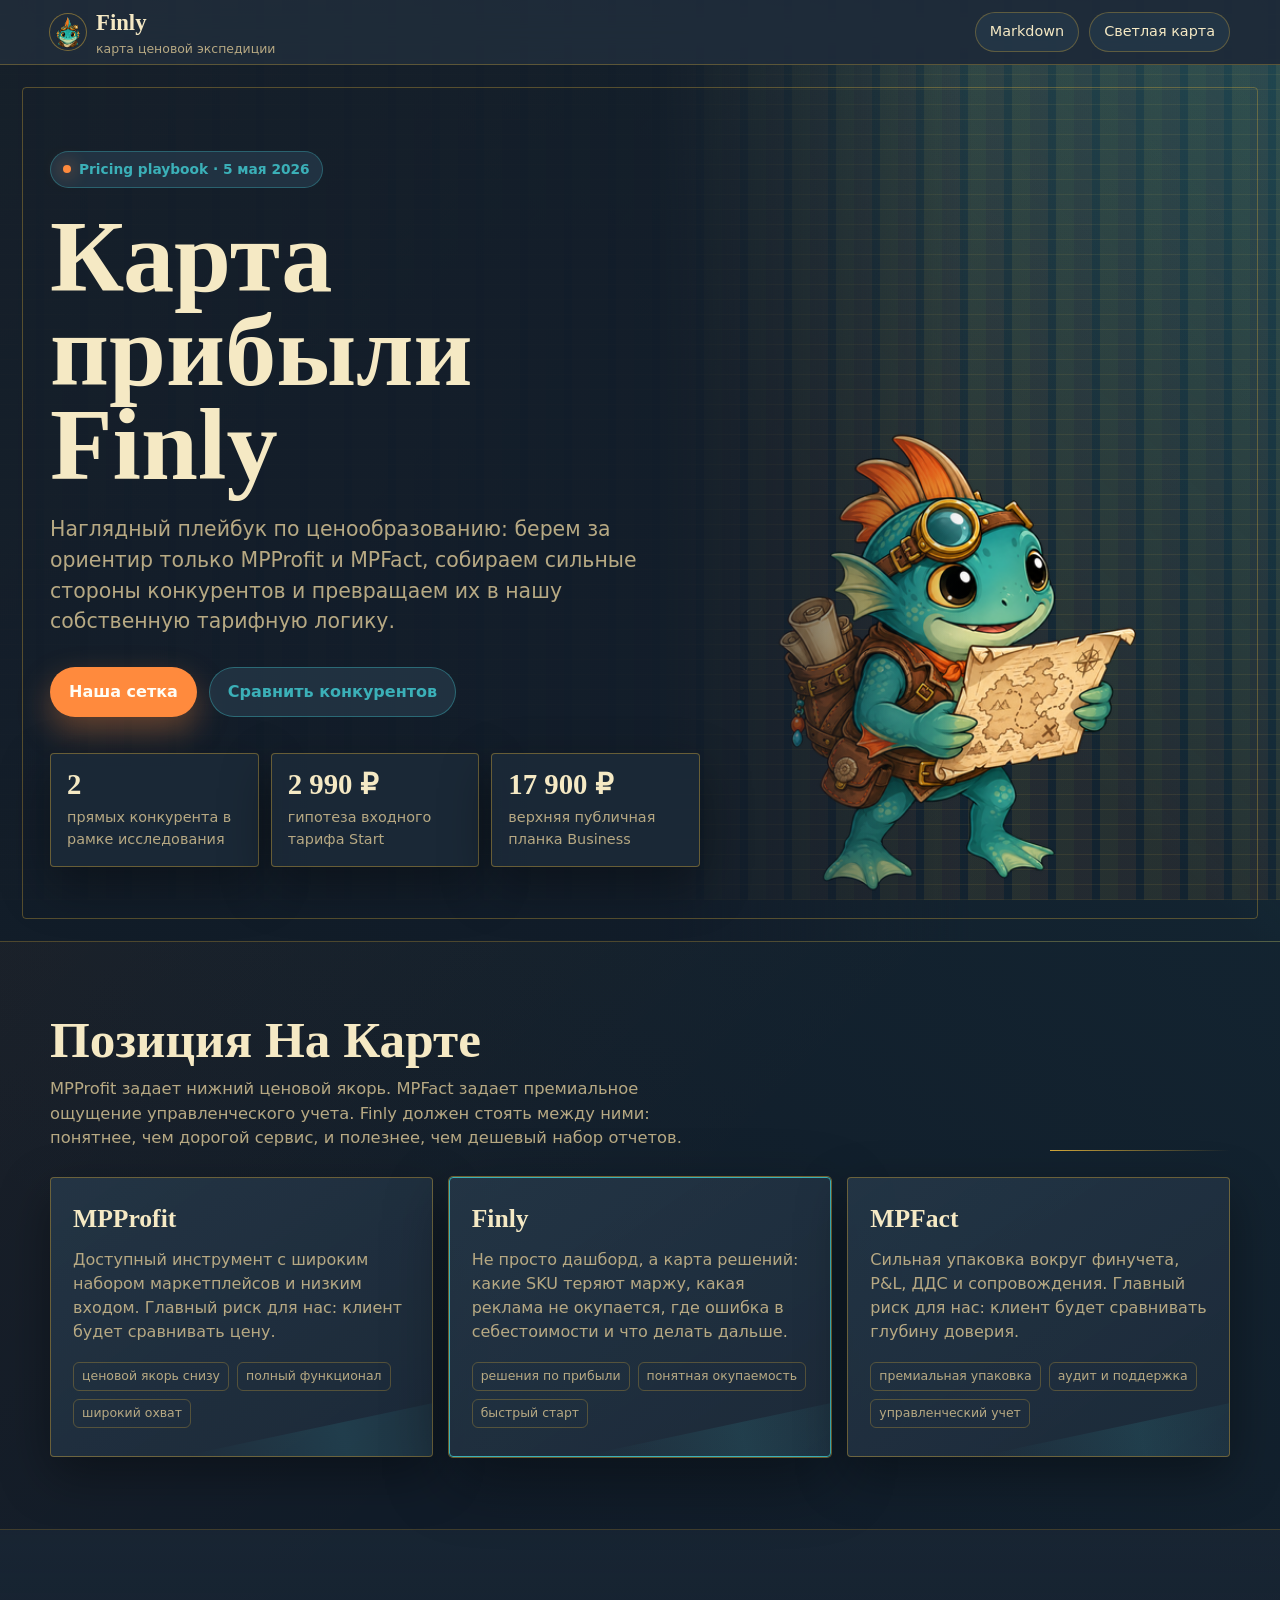
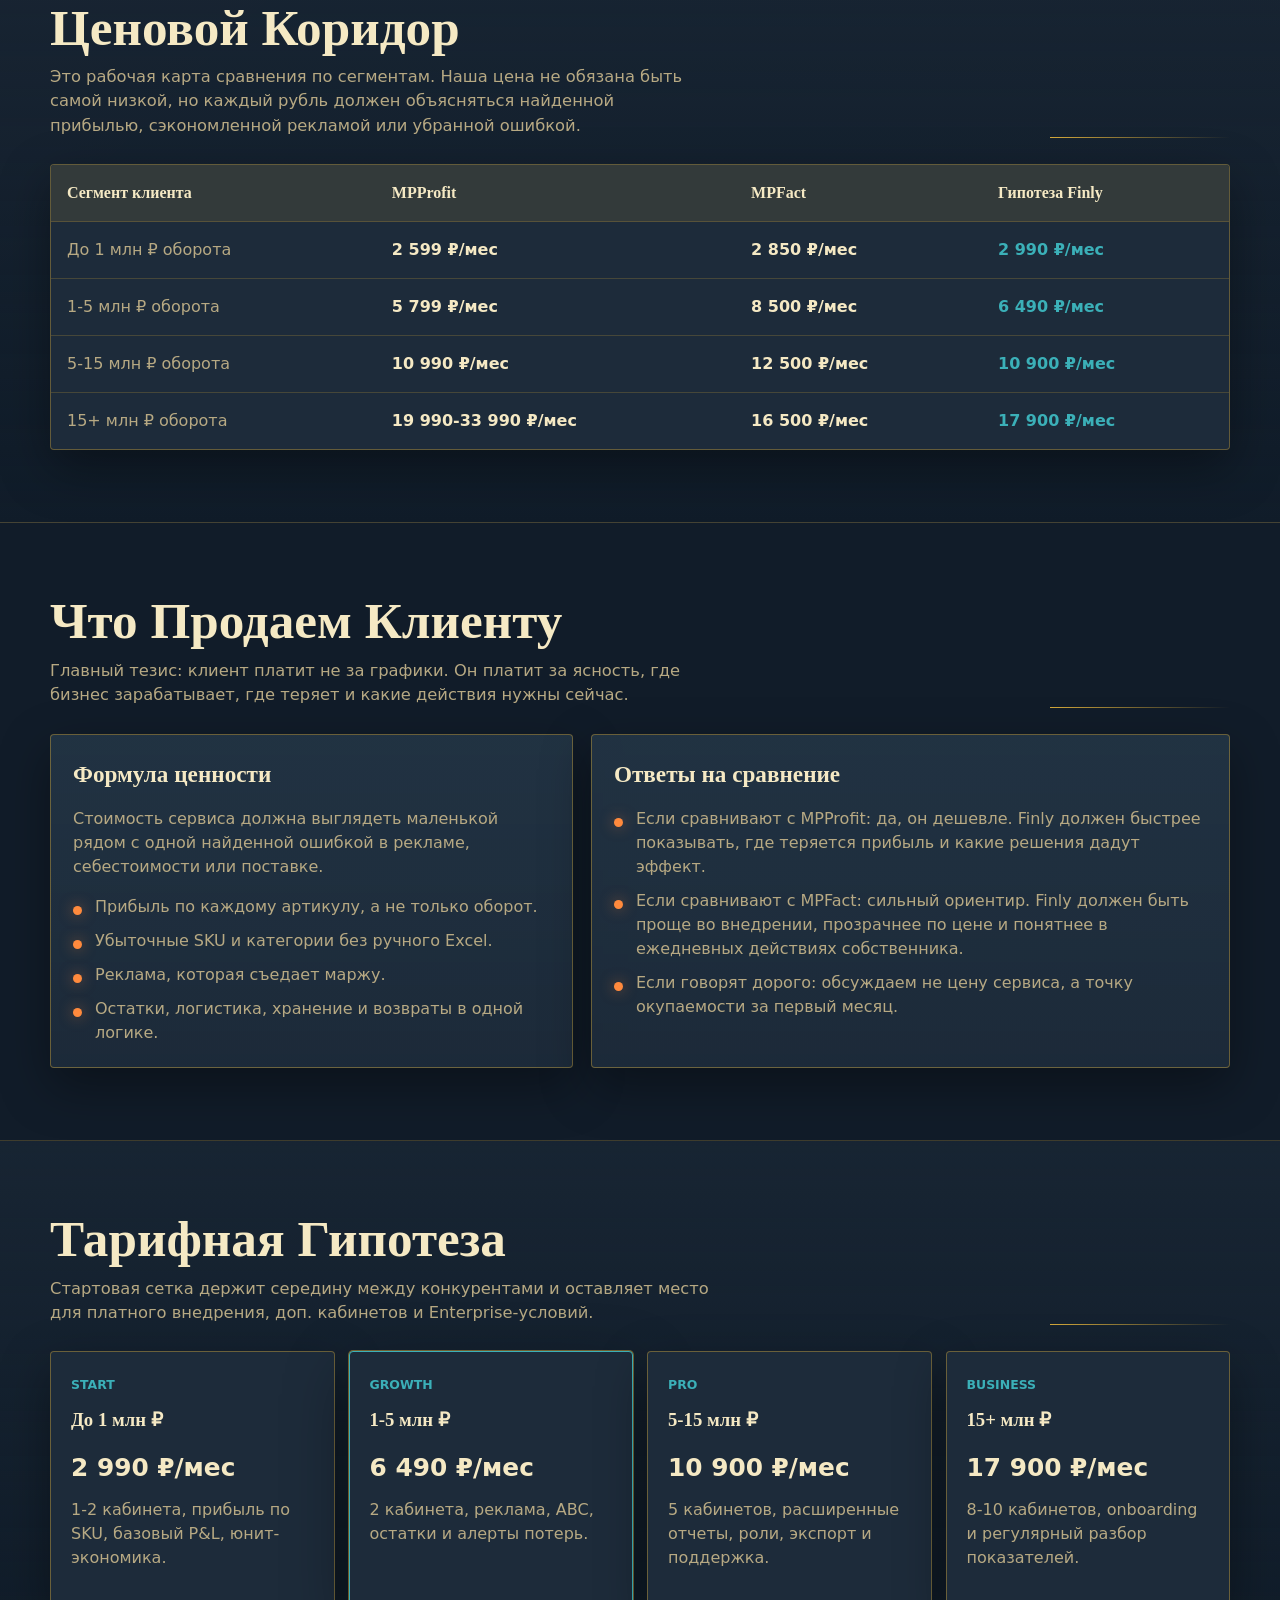
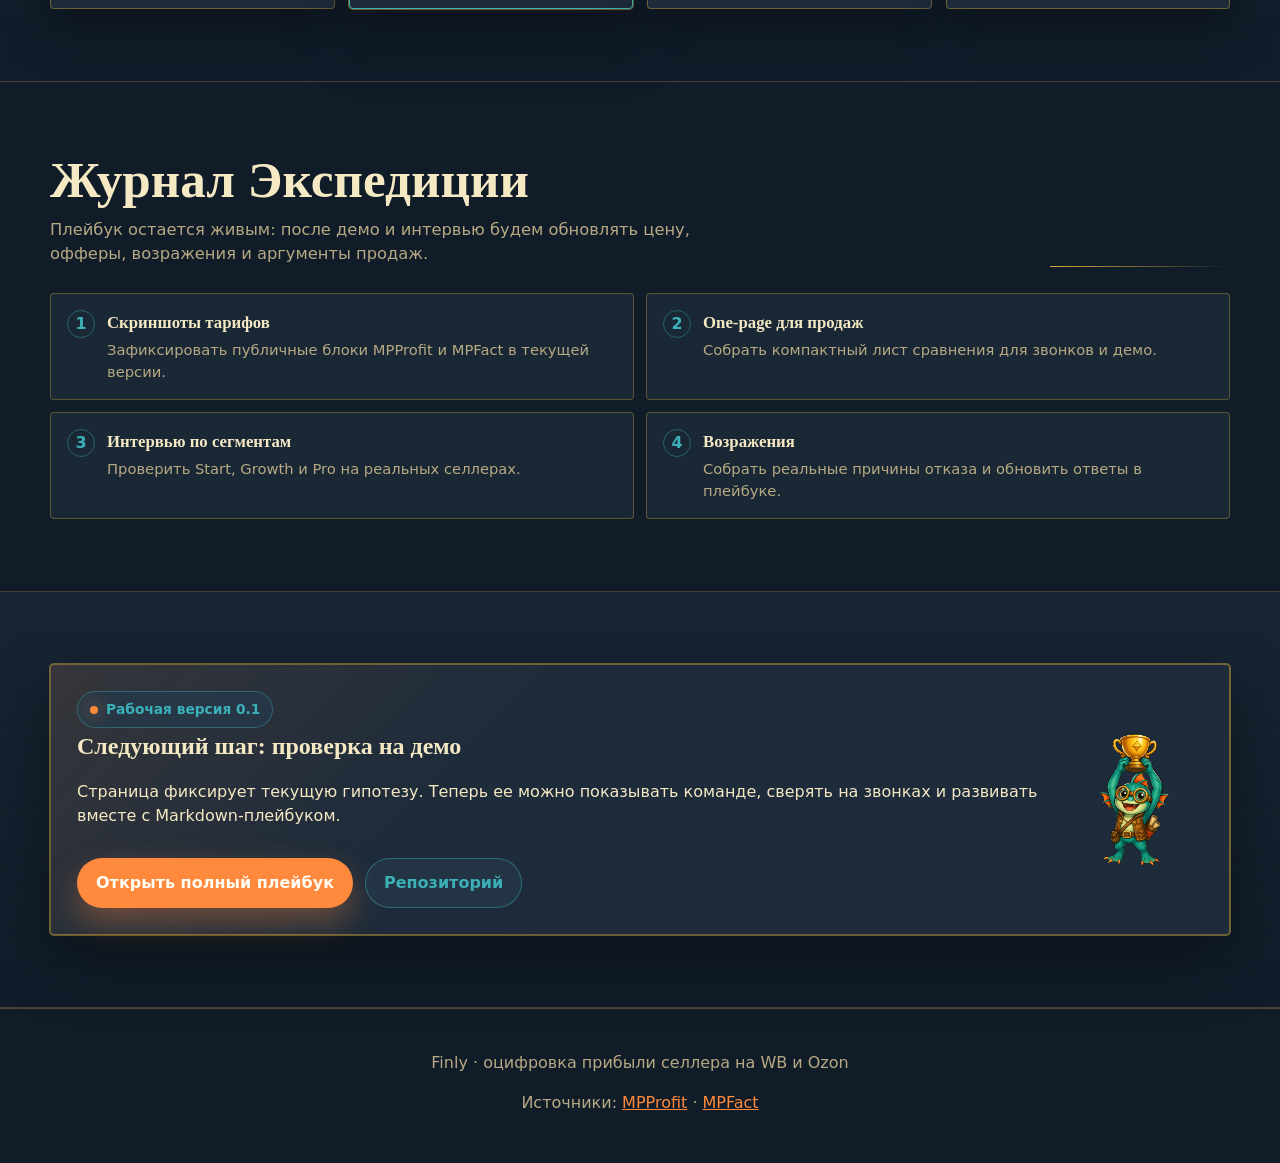
==== index.html @ 76e1fbf5 "Publish Finly pricing playbook" ====
<!doctype html>
<html lang="ru" class="dark tavern">
  <head>
    <meta charset="utf-8" />
    <meta name="viewport" content="width=device-width, initial-scale=1" />
    <meta
      name="description"
      content="Finly Pricing Playbook: конкурентная рамка MPProfit и MPFact, тарифная гипотеза и позиционирование сервиса оцифровки прибыли селлеров."
    />
    <title>Finly Pricing Playbook</title>
    <link rel="icon" href="./assets/mascot/nav-icon.webp" type="image/webp" />
    <link rel="stylesheet" href="./assets/finly-pages.css" />
  </head>
  <body>
    <nav class="site-nav" aria-label="Навигация">
      <div class="page-shell site-nav__inner">
        <a class="brand" href="./">
          <img src="./assets/mascot/nav-icon.webp" alt="" width="36" height="36" />
          <span>
            <span class="brand__name">Finly</span>
            <span class="brand__note">карта ценовой экспедиции</span>
          </span>
        </a>
        <div class="nav-actions">
          <a class="nav-link" href="./marketing-pricing-playbook.md">Markdown</a>
          <button class="theme-button" type="button" id="theme-toggle">
            Ночная таверна
          </button>
        </div>
      </div>
    </nav>

    <header class="hero">
      <div class="page-shell">
        <div class="hero__content">
          <span class="eyebrow">Pricing playbook · 5 мая 2026</span>
          <h1>Карта прибыли Finly</h1>
          <p class="hero__lead">
            Наглядный плейбук по ценообразованию: берем за ориентир только MPProfit и
            MPFact, собираем сильные стороны конкурентов и превращаем их в нашу
            собственную тарифную логику.
          </p>
          <div class="hero__actions">
            <a class="button button--primary" href="#tariffs">Наша сетка</a>
            <a class="button button--secondary" href="#competitors">Сравнить конкурентов</a>
          </div>
          <div class="hero__metrics" aria-label="Ключевые ориентиры">
            <div class="rune-tile">
              <strong>2</strong>
              <span>прямых конкурента в рамке исследования</span>
            </div>
            <div class="rune-tile">
              <strong>2 990 ₽</strong>
              <span>гипотеза входного тарифа Start</span>
            </div>
            <div class="rune-tile">
              <strong>17 900 ₽</strong>
              <span>верхняя публичная планка Business</span>
            </div>
          </div>
        </div>
      </div>
    </header>

    <main>
      <section class="section" id="position">
        <div class="page-shell">
          <div class="section-heading">
            <div>
              <h2>Позиция На Карте</h2>
              <p>
                MPProfit задает нижний ценовой якорь. MPFact задает премиальное
                ощущение управленческого учета. Finly должен стоять между ними:
                понятнее, чем дорогой сервис, и полезнее, чем дешевый набор отчетов.
              </p>
            </div>
            <div class="divider-rune"></div>
          </div>

          <div class="map-grid">
            <article class="market-card">
              <h3>MPProfit</h3>
              <p>
                Доступный инструмент с широким набором маркетплейсов и низким
                входом. Главный риск для нас: клиент будет сравнивать цену.
              </p>
              <div class="tag-row">
                <span class="tag">ценовой якорь снизу</span>
                <span class="tag">полный функционал</span>
                <span class="tag">широкий охват</span>
              </div>
            </article>

            <article class="market-card market-card--focus">
              <h3>Finly</h3>
              <p>
                Не просто дашборд, а карта решений: какие SKU теряют маржу, какая
                реклама не окупается, где ошибка в себестоимости и что делать дальше.
              </p>
              <div class="tag-row">
                <span class="tag">решения по прибыли</span>
                <span class="tag">понятная окупаемость</span>
                <span class="tag">быстрый старт</span>
              </div>
            </article>

            <article class="market-card">
              <h3>MPFact</h3>
              <p>
                Сильная упаковка вокруг финучета, P&amp;L, ДДС и сопровождения.
                Главный риск для нас: клиент будет сравнивать глубину доверия.
              </p>
              <div class="tag-row">
                <span class="tag">премиальная упаковка</span>
                <span class="tag">аудит и поддержка</span>
                <span class="tag">управленческий учет</span>
              </div>
            </article>
          </div>
        </div>
      </section>

      <section class="section section--surface" id="competitors">
        <div class="page-shell">
          <div class="section-heading">
            <div>
              <h2>Ценовой Коридор</h2>
              <p>
                Это рабочая карта сравнения по сегментам. Наша цена не обязана быть
                самой низкой, но каждый рубль должен объясняться найденной прибылью,
                сэкономленной рекламой или убранной ошибкой.
              </p>
            </div>
            <div class="divider-rune"></div>
          </div>

          <div class="price-table">
            <table>
              <thead>
                <tr>
                  <th>Сегмент клиента</th>
                  <th>MPProfit</th>
                  <th>MPFact</th>
                  <th>Гипотеза Finly</th>
                </tr>
              </thead>
              <tbody>
                <tr>
                  <td>До 1 млн ₽ оборота</td>
                  <td><span class="price">2 599 ₽/мес</span></td>
                  <td><span class="price">2 850 ₽/мес</span></td>
                  <td><span class="price price--our">2 990 ₽/мес</span></td>
                </tr>
                <tr>
                  <td>1-5 млн ₽ оборота</td>
                  <td><span class="price">5 799 ₽/мес</span></td>
                  <td><span class="price">8 500 ₽/мес</span></td>
                  <td><span class="price price--our">6 490 ₽/мес</span></td>
                </tr>
                <tr>
                  <td>5-15 млн ₽ оборота</td>
                  <td><span class="price">10 990 ₽/мес</span></td>
                  <td><span class="price">12 500 ₽/мес</span></td>
                  <td><span class="price price--our">10 900 ₽/мес</span></td>
                </tr>
                <tr>
                  <td>15+ млн ₽ оборота</td>
                  <td><span class="price">19 990-33 990 ₽/мес</span></td>
                  <td><span class="price">16 500 ₽/мес</span></td>
                  <td><span class="price price--our">17 900 ₽/мес</span></td>
                </tr>
              </tbody>
            </table>
          </div>
        </div>
      </section>

      <section class="section" id="strategy">
        <div class="page-shell">
          <div class="section-heading">
            <div>
              <h2>Что Продаем Клиенту</h2>
              <p>
                Главный тезис: клиент платит не за графики. Он платит за ясность,
                где бизнес зарабатывает, где теряет и какие действия нужны сейчас.
              </p>
            </div>
            <div class="divider-rune"></div>
          </div>

          <div class="strategy-grid">
            <article class="scroll-panel">
              <h3>Формула ценности</h3>
              <p>
                Стоимость сервиса должна выглядеть маленькой рядом с одной найденной
                ошибкой в рекламе, себестоимости или поставке.
              </p>
              <ul>
                <li>Прибыль по каждому артикулу, а не только оборот.</li>
                <li>Убыточные SKU и категории без ручного Excel.</li>
                <li>Реклама, которая съедает маржу.</li>
                <li>Остатки, логистика, хранение и возвраты в одной логике.</li>
              </ul>
            </article>

            <article class="scroll-panel">
              <h3>Ответы на сравнение</h3>
              <ul>
                <li>
                  Если сравнивают с MPProfit: да, он дешевле. Finly должен быстрее
                  показывать, где теряется прибыль и какие решения дадут эффект.
                </li>
                <li>
                  Если сравнивают с MPFact: сильный ориентир. Finly должен быть
                  проще во внедрении, прозрачнее по цене и понятнее в ежедневных
                  действиях собственника.
                </li>
                <li>
                  Если говорят дорого: обсуждаем не цену сервиса, а точку
                  окупаемости за первый месяц.
                </li>
              </ul>
            </article>
          </div>
        </div>
      </section>

      <section class="section section--surface" id="tariffs">
        <div class="page-shell">
          <div class="section-heading">
            <div>
              <h2>Тарифная Гипотеза</h2>
              <p>
                Стартовая сетка держит середину между конкурентами и оставляет
                место для платного внедрения, доп. кабинетов и Enterprise-условий.
              </p>
            </div>
            <div class="divider-rune"></div>
          </div>

          <div class="tariff-grid">
            <article class="tariff">
              <span class="tariff__label">Start</span>
              <h3>До 1 млн ₽</h3>
              <strong>2 990 ₽/мес</strong>
              <p>1-2 кабинета, прибыль по SKU, базовый P&amp;L, юнит-экономика.</p>
            </article>

            <article class="tariff tariff--main">
              <span class="tariff__label">Growth</span>
              <h3>1-5 млн ₽</h3>
              <strong>6 490 ₽/мес</strong>
              <p>2 кабинета, реклама, ABC, остатки и алерты потерь.</p>
            </article>

            <article class="tariff">
              <span class="tariff__label">Pro</span>
              <h3>5-15 млн ₽</h3>
              <strong>10 900 ₽/мес</strong>
              <p>5 кабинетов, расширенные отчеты, роли, экспорт и поддержка.</p>
            </article>

            <article class="tariff">
              <span class="tariff__label">Business</span>
              <h3>15+ млн ₽</h3>
              <strong>17 900 ₽/мес</strong>
              <p>8-10 кабинетов, onboarding и регулярный разбор показателей.</p>
            </article>
          </div>
        </div>
      </section>

      <section class="section" id="quests">
        <div class="page-shell">
          <div class="section-heading">
            <div>
              <h2>Журнал Экспедиции</h2>
              <p>
                Плейбук остается живым: после демо и интервью будем обновлять цену,
                офферы, возражения и аргументы продаж.
              </p>
            </div>
            <div class="divider-rune"></div>
          </div>

          <div class="quest-list">
            <article class="quest">
              <span class="quest__mark">1</span>
              <div>
                <h3>Скриншоты тарифов</h3>
                <p>Зафиксировать публичные блоки MPProfit и MPFact в текущей версии.</p>
              </div>
            </article>
            <article class="quest">
              <span class="quest__mark">2</span>
              <div>
                <h3>One-page для продаж</h3>
                <p>Собрать компактный лист сравнения для звонков и демо.</p>
              </div>
            </article>
            <article class="quest">
              <span class="quest__mark">3</span>
              <div>
                <h3>Интервью по сегментам</h3>
                <p>Проверить Start, Growth и Pro на реальных селлерах.</p>
              </div>
            </article>
            <article class="quest">
              <span class="quest__mark">4</span>
              <div>
                <h3>Возражения</h3>
                <p>Собрать реальные причины отказа и обновить ответы в плейбуке.</p>
              </div>
            </article>
          </div>
        </div>
      </section>

      <section class="section section--surface">
        <div class="page-shell">
          <div class="closing">
            <div>
              <span class="eyebrow">Рабочая версия 0.1</span>
              <h2>Следующий шаг: проверка на демо</h2>
              <p>
                Страница фиксирует текущую гипотезу. Теперь ее можно показывать
                команде, сверять на звонках и развивать вместе с Markdown-плейбуком.
              </p>
              <div class="hero__actions">
                <a class="button button--primary" href="./marketing-pricing-playbook.md">
                  Открыть полный плейбук
                </a>
                <a class="button button--secondary" href="https://github.com/Pihenella/MFA">
                  Репозиторий
                </a>
              </div>
            </div>
            <img src="./assets/mascot/achievement.webp" alt="" width="136" height="136" />
          </div>
        </div>
      </section>
    </main>

    <footer class="site-footer">
      <div class="page-shell">
        <p>Finly · оцифровка прибыли селлера на WB и Ozon</p>
        <p>
          Источники:
          <a href="https://mpprofit.ru/">MPProfit</a>
          ·
          <a href="https://mpfact.ru/tarif">MPFact</a>
        </p>
      </div>
    </footer>

    <script>
      const root = document.documentElement;
      const button = document.getElementById("theme-toggle");
      const savedMode = localStorage.getItem("finly_pages_mode");

      if (savedMode === "light") {
        root.classList.remove("dark", "tavern");
        root.classList.add("light");
        button.textContent = "Включить таверну";
      } else {
        root.classList.remove("light");
        root.classList.add("dark", "tavern");
        button.textContent = "Светлая карта";
      }

      button.addEventListener("click", () => {
        const isDark = root.classList.toggle("dark");
        root.classList.toggle("light", !isDark);
        root.classList.toggle("tavern", isDark);
        localStorage.setItem("finly_pages_mode", isDark ? "dark" : "light");
        button.textContent = isDark ? "Светлая карта" : "Включить таверну";
      });
    </script>
  </body>
</html>
---- assets/finly-pages.css ----
:root {
  --tavern-bg: #f4ead2;
  --tavern-surface: #fff8e8;
  --tavern-elevated: #fffdf5;
  --orange-flame: #f97316;
  --murloc-teal: #2c8a92;
  --gold-frame: #b8881e;
  --scroll-ink: #1a1208;
  --scroll-faded: #6a5a3c;
  --rune-success: #2e8b57;
  --rune-danger: #c0392b;
  --tide-glow: rgba(44, 138, 146, 0.25);
  --shadow-card: 0 18px 50px rgba(78, 51, 18, 0.16);
  --shadow-treasure: 0 0 0 1px rgba(184, 136, 30, 0.48), 0 22px 64px rgba(184, 136, 30, 0.2);
  --radius-frame: 4px;
}

@media (prefers-color-scheme: dark) {
  :root {
    --tavern-bg: #111c29;
    --tavern-surface: #1d2b3a;
    --tavern-elevated: #26394a;
    --orange-flame: #ff8a3d;
    --murloc-teal: #3bb0b8;
    --gold-frame: #d4a93a;
    --scroll-ink: #f5e9c4;
    --scroll-faded: #b7a983;
    --rune-success: #4cc080;
    --rune-danger: #e85a4a;
    --tide-glow: rgba(44, 138, 146, 0.4);
    --shadow-card: 0 18px 50px rgba(0, 0, 0, 0.36);
    --shadow-treasure: 0 0 0 1px rgba(212, 169, 58, 0.48), 0 22px 64px rgba(0, 0, 0, 0.38);
  }
}

html.dark {
  --tavern-bg: #111c29;
  --tavern-surface: #1d2b3a;
  --tavern-elevated: #26394a;
  --orange-flame: #ff8a3d;
  --murloc-teal: #3bb0b8;
  --gold-frame: #d4a93a;
  --scroll-ink: #f5e9c4;
  --scroll-faded: #b7a983;
  --rune-success: #4cc080;
  --rune-danger: #e85a4a;
  --tide-glow: rgba(44, 138, 146, 0.4);
  --shadow-card: 0 18px 50px rgba(0, 0, 0, 0.36);
  --shadow-treasure: 0 0 0 1px rgba(212, 169, 58, 0.48), 0 22px 64px rgba(0, 0, 0, 0.38);
}

html.light {
  --tavern-bg: #f4ead2;
  --tavern-surface: #fff8e8;
  --tavern-elevated: #fffdf5;
  --orange-flame: #f97316;
  --murloc-teal: #2c8a92;
  --gold-frame: #b8881e;
  --scroll-ink: #1a1208;
  --scroll-faded: #6a5a3c;
  --rune-success: #2e8b57;
  --rune-danger: #c0392b;
  --tide-glow: rgba(44, 138, 146, 0.25);
  --shadow-card: 0 18px 50px rgba(78, 51, 18, 0.16);
  --shadow-treasure: 0 0 0 1px rgba(184, 136, 30, 0.48), 0 22px 64px rgba(184, 136, 30, 0.2);
}

* {
  box-sizing: border-box;
}

html {
  min-width: 320px;
  min-height: 100%;
  scroll-behavior: smooth;
  color: var(--scroll-ink);
  background:
    linear-gradient(135deg, rgba(249, 115, 22, 0.08), transparent 34%),
    linear-gradient(215deg, rgba(44, 138, 146, 0.12), transparent 40%),
    var(--tavern-bg);
}

html.tavern body {
  background-image:
    repeating-linear-gradient(
      90deg,
      color-mix(in srgb, var(--gold-frame) 10%, transparent) 0 18px,
      color-mix(in srgb, var(--orange-flame) 7%, transparent) 18px 36px,
      transparent 36px 44px
    ),
    repeating-linear-gradient(
      0deg,
      color-mix(in srgb, var(--gold-frame) 10%, transparent) 0 1px,
      transparent 1px 15px
    );
  background-attachment: fixed;
}

body {
  margin: 0;
  min-height: 100vh;
  font-family: Inter, ui-sans-serif, system-ui, -apple-system, BlinkMacSystemFont, "Segoe UI", sans-serif;
  line-height: 1.5;
  color: var(--scroll-ink);
  background:
    radial-gradient(circle at 20% 0%, color-mix(in srgb, var(--gold-frame) 18%, transparent), transparent 34%),
    linear-gradient(180deg, transparent, color-mix(in srgb, var(--tavern-bg) 88%, black 12%));
}

a {
  color: inherit;
}

img {
  max-width: 100%;
  display: block;
}

.page-shell {
  width: min(1180px, calc(100% - 32px));
  margin: 0 auto;
}

.site-nav {
  position: sticky;
  top: 0;
  z-index: 20;
  border-bottom: 1px solid color-mix(in srgb, var(--gold-frame) 34%, transparent);
  background: color-mix(in srgb, var(--tavern-surface) 90%, transparent);
  backdrop-filter: blur(18px);
}

.site-nav__inner {
  display: flex;
  min-height: 64px;
  align-items: center;
  justify-content: space-between;
  gap: 16px;
}

.brand {
  display: inline-flex;
  align-items: center;
  gap: 10px;
  text-decoration: none;
  min-width: 0;
}

.brand img {
  width: 36px;
  height: 36px;
  border-radius: 50%;
  box-shadow: 0 0 0 1px color-mix(in srgb, var(--gold-frame) 50%, transparent);
}

.brand__name {
  display: block;
  font-family: Georgia, "Times New Roman", serif;
  font-size: 1.42rem;
  font-weight: 700;
  letter-spacing: 0;
}

.brand__note {
  display: block;
  color: var(--scroll-faded);
  font-size: 0.78rem;
  white-space: nowrap;
}

.nav-actions {
  display: flex;
  align-items: center;
  gap: 10px;
}

.nav-link,
.theme-button {
  min-height: 40px;
  border-radius: 999px;
  border: 1px solid color-mix(in srgb, var(--gold-frame) 34%, transparent);
  background: color-mix(in srgb, var(--tavern-elevated) 78%, transparent);
  color: var(--scroll-ink);
  padding: 8px 14px;
  font: inherit;
  font-size: 0.9rem;
  text-decoration: none;
  cursor: pointer;
  transition: transform 180ms ease, border-color 180ms ease, box-shadow 180ms ease;
}

.nav-link:hover,
.theme-button:hover {
  transform: translateY(-1px);
  border-color: var(--murloc-teal);
  box-shadow: 0 10px 24px var(--tide-glow);
}

.hero {
  position: relative;
  overflow: hidden;
  min-height: 620px;
  border-bottom: 1px solid color-mix(in srgb, var(--gold-frame) 30%, transparent);
  background:
    linear-gradient(90deg, color-mix(in srgb, var(--tavern-bg) 92%, transparent) 0 52%, transparent 76%),
    url("./mascot/hero.webp") right 9% bottom 0 / min(48vw, 540px) auto no-repeat,
    linear-gradient(135deg, color-mix(in srgb, var(--gold-frame) 18%, transparent), transparent 38%),
    linear-gradient(225deg, color-mix(in srgb, var(--murloc-teal) 20%, transparent), transparent 42%);
}

.hero::before {
  content: "";
  position: absolute;
  inset: 22px;
  pointer-events: none;
  border: 1px solid color-mix(in srgb, var(--gold-frame) 35%, transparent);
  border-radius: var(--radius-frame);
}

.hero__content {
  position: relative;
  z-index: 1;
  width: min(690px, 100%);
  padding: 86px 0 74px;
}

.eyebrow {
  display: inline-flex;
  align-items: center;
  gap: 8px;
  border-radius: 999px;
  border: 1px solid color-mix(in srgb, var(--murloc-teal) 38%, transparent);
  background: color-mix(in srgb, var(--tavern-elevated) 76%, transparent);
  color: var(--murloc-teal);
  padding: 7px 12px;
  font-size: 0.86rem;
  font-weight: 700;
}

.eyebrow::before {
  content: "";
  width: 8px;
  height: 8px;
  border-radius: 50%;
  background: var(--orange-flame);
  box-shadow: 0 0 18px var(--orange-flame);
}

h1,
h2,
h3 {
  margin: 0;
  font-family: Georgia, "Times New Roman", serif;
  letter-spacing: 0;
  color: var(--scroll-ink);
}

h1 {
  max-width: 13ch;
  margin-top: 22px;
  font-size: clamp(3rem, 8vw, 6.4rem);
  line-height: 0.92;
}

.hero__lead {
  max-width: 620px;
  margin: 22px 0 0;
  color: var(--scroll-faded);
  font-size: clamp(1.05rem, 2vw, 1.28rem);
}

.hero__actions {
  display: flex;
  flex-wrap: wrap;
  gap: 12px;
  margin-top: 30px;
}

.button {
  display: inline-flex;
  min-height: 46px;
  align-items: center;
  justify-content: center;
  border-radius: 999px;
  border: 1px solid transparent;
  padding: 12px 18px;
  font-weight: 700;
  text-decoration: none;
  transition: transform 180ms ease, box-shadow 180ms ease, opacity 180ms ease;
}

.button:hover {
  transform: translateY(-1px);
}

.button--primary {
  background: var(--orange-flame);
  color: #fffdf5;
  box-shadow: 0 14px 32px color-mix(in srgb, var(--orange-flame) 35%, transparent);
}

.button--secondary {
  border-color: color-mix(in srgb, var(--murloc-teal) 45%, transparent);
  color: var(--murloc-teal);
  background: color-mix(in srgb, var(--tavern-elevated) 72%, transparent);
}

.hero__metrics {
  display: grid;
  grid-template-columns: repeat(3, minmax(0, 1fr));
  gap: 12px;
  max-width: 650px;
  margin-top: 36px;
}

.rune-tile {
  min-height: 112px;
  border: 1px solid color-mix(in srgb, var(--gold-frame) 42%, transparent);
  border-radius: var(--radius-frame);
  background: color-mix(in srgb, var(--tavern-surface) 82%, transparent);
  box-shadow: var(--shadow-card);
  padding: 16px;
}

.rune-tile strong {
  display: block;
  color: var(--scroll-ink);
  font-family: Georgia, "Times New Roman", serif;
  font-size: 1.8rem;
  line-height: 1;
}

.rune-tile span {
  display: block;
  margin-top: 8px;
  color: var(--scroll-faded);
  font-size: 0.9rem;
}

.section {
  padding: 72px 0;
}

.section--surface {
  background:
    linear-gradient(180deg, color-mix(in srgb, var(--tavern-surface) 56%, transparent), transparent),
    color-mix(in srgb, var(--tavern-bg) 86%, transparent);
  border-top: 1px solid color-mix(in srgb, var(--gold-frame) 24%, transparent);
  border-bottom: 1px solid color-mix(in srgb, var(--gold-frame) 24%, transparent);
}

.section-heading {
  display: grid;
  grid-template-columns: minmax(0, 1fr) auto;
  gap: 20px;
  align-items: end;
  margin-bottom: 26px;
}

.section-heading h2 {
  font-size: clamp(2rem, 4vw, 3.4rem);
  line-height: 1;
}

.section-heading p {
  max-width: 660px;
  margin: 12px 0 0;
  color: var(--scroll-faded);
  font-size: 1.02rem;
}

.divider-rune {
  height: 1px;
  min-width: 180px;
  background: linear-gradient(90deg, var(--gold-frame), transparent);
}

.map-grid {
  display: grid;
  grid-template-columns: repeat(3, minmax(0, 1fr));
  gap: 16px;
  align-items: stretch;
}

.market-card {
  position: relative;
  overflow: hidden;
  min-height: 280px;
  border: 1px solid color-mix(in srgb, var(--gold-frame) 42%, transparent);
  border-radius: var(--radius-frame);
  background:
    linear-gradient(145deg, color-mix(in srgb, var(--tavern-elevated) 82%, transparent), color-mix(in srgb, var(--tavern-surface) 92%, transparent));
  box-shadow: var(--shadow-card);
  padding: 22px;
}

.market-card::after {
  content: "";
  position: absolute;
  inset: auto -20% -38% 40%;
  height: 140px;
  rotate: -12deg;
  background: linear-gradient(90deg, transparent, color-mix(in srgb, var(--murloc-teal) 14%, transparent), transparent);
}

.market-card--focus {
  border-color: var(--murloc-teal);
  box-shadow: var(--shadow-treasure);
}

.market-card h3 {
  font-size: 1.6rem;
}

.market-card p {
  margin: 10px 0 0;
  color: var(--scroll-faded);
}

.tag-row {
  display: flex;
  flex-wrap: wrap;
  gap: 8px;
  margin-top: 18px;
}

.tag {
  display: inline-flex;
  border-radius: 6px;
  border: 1px solid color-mix(in srgb, var(--gold-frame) 30%, transparent);
  padding: 4px 8px;
  color: var(--scroll-faded);
  font-size: 0.78rem;
}

.price-table {
  width: 100%;
  overflow: hidden;
  border: 1px solid color-mix(in srgb, var(--gold-frame) 38%, transparent);
  border-radius: var(--radius-frame);
  background: var(--tavern-surface);
  box-shadow: var(--shadow-card);
}

table {
  width: 100%;
  border-collapse: collapse;
}

th,
td {
  padding: 16px;
  text-align: left;
  border-bottom: 1px solid color-mix(in srgb, var(--gold-frame) 22%, transparent);
  vertical-align: top;
}

th {
  color: var(--scroll-ink);
  font-family: Georgia, "Times New Roman", serif;
  font-size: 1rem;
  background: color-mix(in srgb, var(--gold-frame) 12%, var(--tavern-surface));
}

td {
  color: var(--scroll-faded);
}

tbody tr:last-child td {
  border-bottom: 0;
}

.price {
  color: var(--scroll-ink);
  font-weight: 800;
}

.price--our {
  color: var(--murloc-teal);
}

.strategy-grid {
  display: grid;
  grid-template-columns: 0.9fr 1.1fr;
  gap: 18px;
  align-items: stretch;
}

.scroll-panel {
  border: 1px solid color-mix(in srgb, var(--gold-frame) 42%, transparent);
  border-radius: var(--radius-frame);
  background:
    linear-gradient(180deg, color-mix(in srgb, var(--tavern-elevated) 78%, transparent), color-mix(in srgb, var(--tavern-surface) 95%, transparent));
  box-shadow: var(--shadow-card);
  padding: 22px;
}

.scroll-panel h3 {
  font-size: 1.45rem;
}

.scroll-panel p,
.scroll-panel li {
  color: var(--scroll-faded);
}

.scroll-panel ul {
  display: grid;
  gap: 10px;
  margin: 16px 0 0;
  padding: 0;
  list-style: none;
}

.scroll-panel li {
  position: relative;
  padding-left: 22px;
}

.scroll-panel li::before {
  content: "";
  position: absolute;
  top: 0.7em;
  left: 0;
  width: 9px;
  height: 9px;
  border-radius: 50%;
  background: var(--orange-flame);
  box-shadow: 0 0 14px color-mix(in srgb, var(--orange-flame) 50%, transparent);
}

.tariff-grid {
  display: grid;
  grid-template-columns: repeat(4, minmax(0, 1fr));
  gap: 14px;
}

.tariff {
  min-height: 258px;
  border: 1px solid color-mix(in srgb, var(--gold-frame) 42%, transparent);
  border-radius: var(--radius-frame);
  background: var(--tavern-surface);
  box-shadow: var(--shadow-card);
  padding: 20px;
}

.tariff--main {
  border-color: var(--murloc-teal);
  box-shadow: var(--shadow-treasure);
}

.tariff__label {
  color: var(--murloc-teal);
  font-size: 0.78rem;
  font-weight: 800;
  text-transform: uppercase;
}

.tariff h3 {
  margin-top: 10px;
}

.tariff strong {
  display: block;
  margin-top: 14px;
  color: var(--scroll-ink);
  font-size: 1.55rem;
}

.tariff p {
  margin: 12px 0 0;
  color: var(--scroll-faded);
}

.quest-list {
  display: grid;
  grid-template-columns: repeat(2, minmax(0, 1fr));
  gap: 12px;
}

.quest {
  display: grid;
  grid-template-columns: auto minmax(0, 1fr);
  gap: 12px;
  align-items: start;
  border: 1px solid color-mix(in srgb, var(--gold-frame) 34%, transparent);
  border-radius: var(--radius-frame);
  background: color-mix(in srgb, var(--tavern-surface) 84%, transparent);
  padding: 16px;
}

.quest__mark {
  display: grid;
  width: 28px;
  height: 28px;
  place-items: center;
  border-radius: 50%;
  border: 1px solid color-mix(in srgb, var(--murloc-teal) 42%, transparent);
  color: var(--murloc-teal);
  font-weight: 900;
}

.quest h3 {
  font-size: 1.05rem;
}

.quest p {
  margin: 4px 0 0;
  color: var(--scroll-faded);
  font-size: 0.92rem;
}

.closing {
  display: grid;
  grid-template-columns: minmax(0, 1fr) auto;
  gap: 26px;
  align-items: center;
  border: 1px solid color-mix(in srgb, var(--gold-frame) 44%, transparent);
  border-radius: var(--radius-frame);
  background:
    linear-gradient(135deg, color-mix(in srgb, var(--orange-flame) 11%, transparent), transparent 36%),
    var(--tavern-surface);
  box-shadow: var(--shadow-treasure);
  padding: 26px;
}

.closing img {
  width: 136px;
}

.site-footer {
  border-top: 1px solid color-mix(in srgb, var(--gold-frame) 30%, transparent);
  padding: 26px 0 32px;
  color: var(--scroll-faded);
  text-align: center;
}

.site-footer a {
  color: var(--orange-flame);
}

@media (max-width: 980px) {
  .hero {
    min-height: auto;
    background:
      linear-gradient(180deg, color-mix(in srgb, var(--tavern-bg) 96%, transparent) 0 52%, transparent 100%),
      url("./mascot/hero.webp") right -40px bottom -6px / 360px auto no-repeat,
      linear-gradient(135deg, color-mix(in srgb, var(--gold-frame) 18%, transparent), transparent 42%);
  }

  .hero__content {
    padding-bottom: 310px;
  }

  .hero__metrics,
  .map-grid,
  .strategy-grid,
  .tariff-grid,
  .quest-list,
  .closing {
    grid-template-columns: 1fr;
  }

  .section-heading {
    grid-template-columns: 1fr;
  }

  .divider-rune {
    min-width: 0;
    width: 100%;
  }

  .price-table {
    overflow-x: auto;
  }

  table {
    min-width: 760px;
  }
}

@media (max-width: 680px) {
  .page-shell {
    width: min(100% - 22px, 1180px);
  }

  .site-nav__inner {
    min-height: 58px;
  }

  .brand__note,
  .nav-link {
    display: none;
  }

  .theme-button {
    padding-inline: 12px;
  }

  .hero {
    background:
      linear-gradient(180deg, color-mix(in srgb, var(--tavern-bg) 96%, transparent) 0 56%, transparent 100%),
      url("./mascot/hero.webp") center bottom -18px / 300px auto no-repeat,
      linear-gradient(135deg, color-mix(in srgb, var(--gold-frame) 18%, transparent), transparent 42%);
  }

  .hero::before {
    inset: 12px;
  }

  .hero__content {
    padding: 58px 0 260px;
  }

  h1 {
    font-size: clamp(2.65rem, 16vw, 4.8rem);
  }

  .section {
    padding: 52px 0;
  }

  .rune-tile,
  .market-card,
  .scroll-panel,
  .tariff,
  .closing {
    padding: 18px;
  }
}
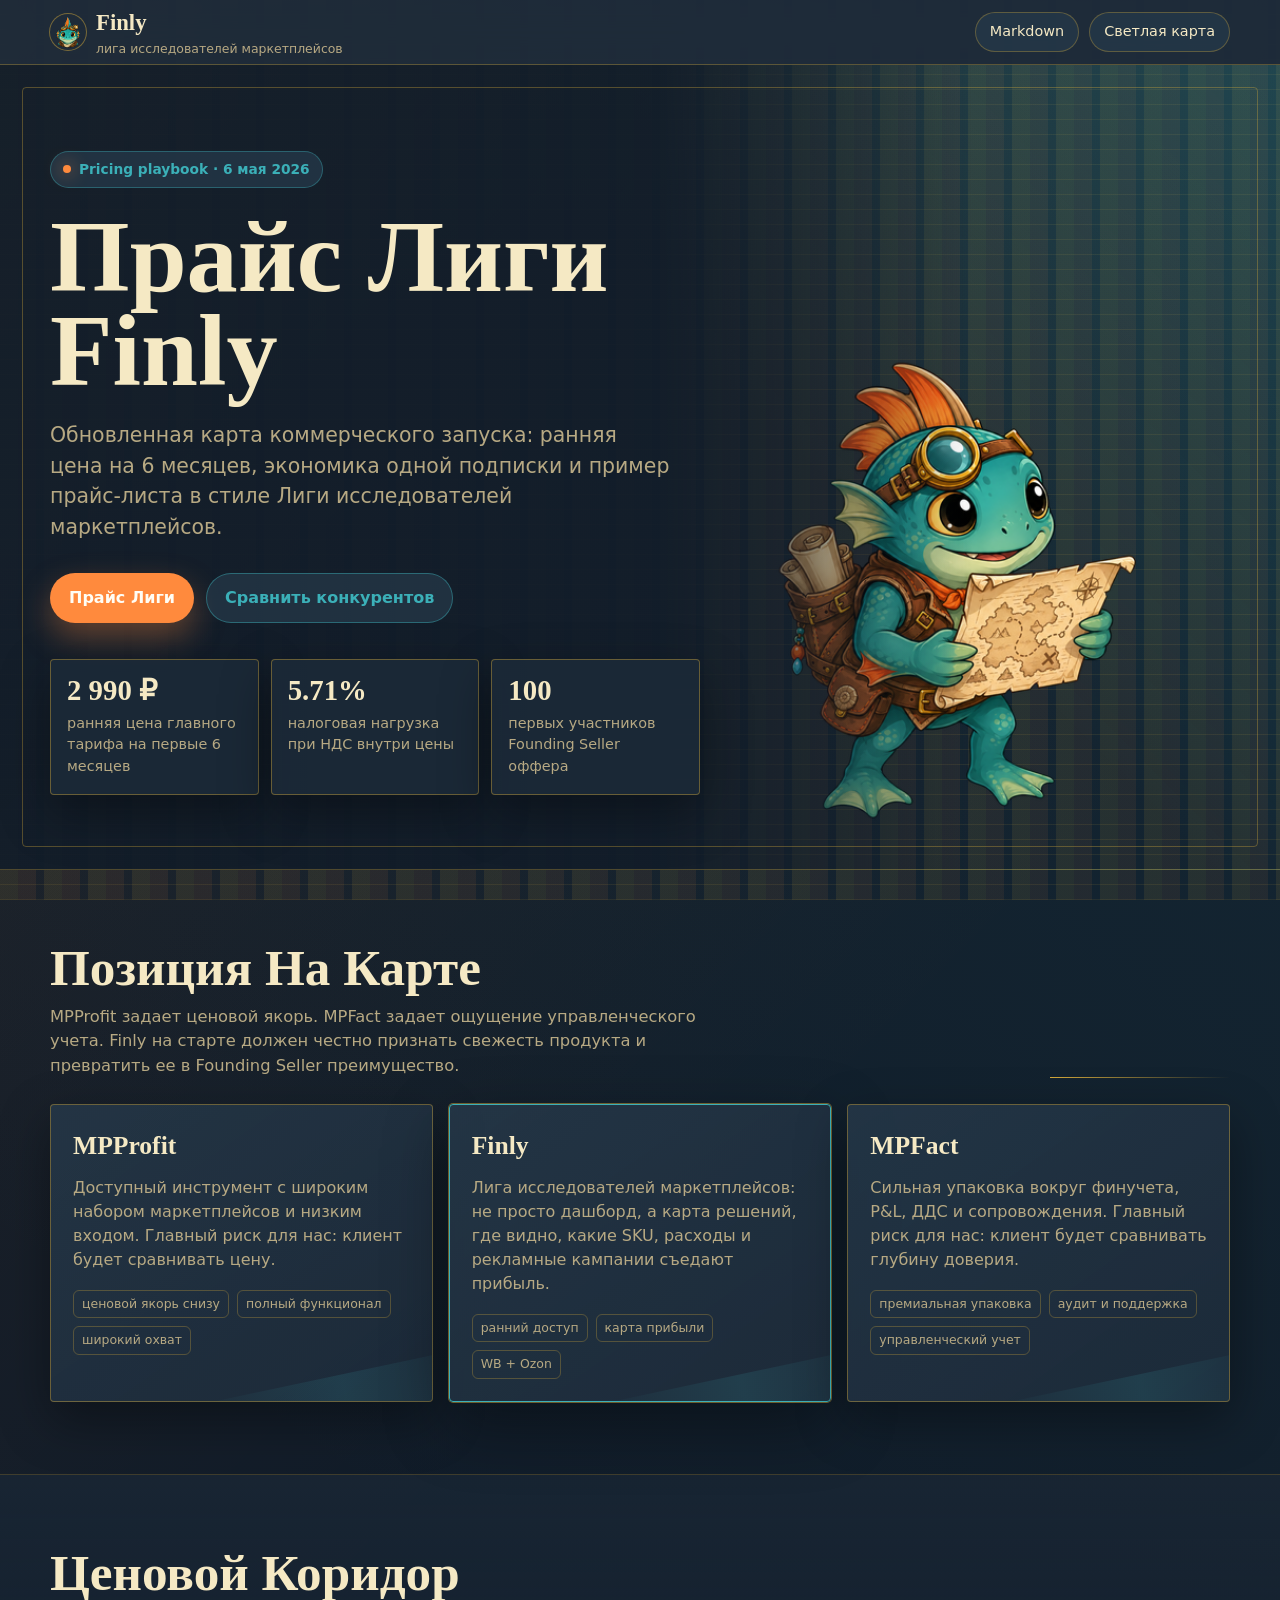
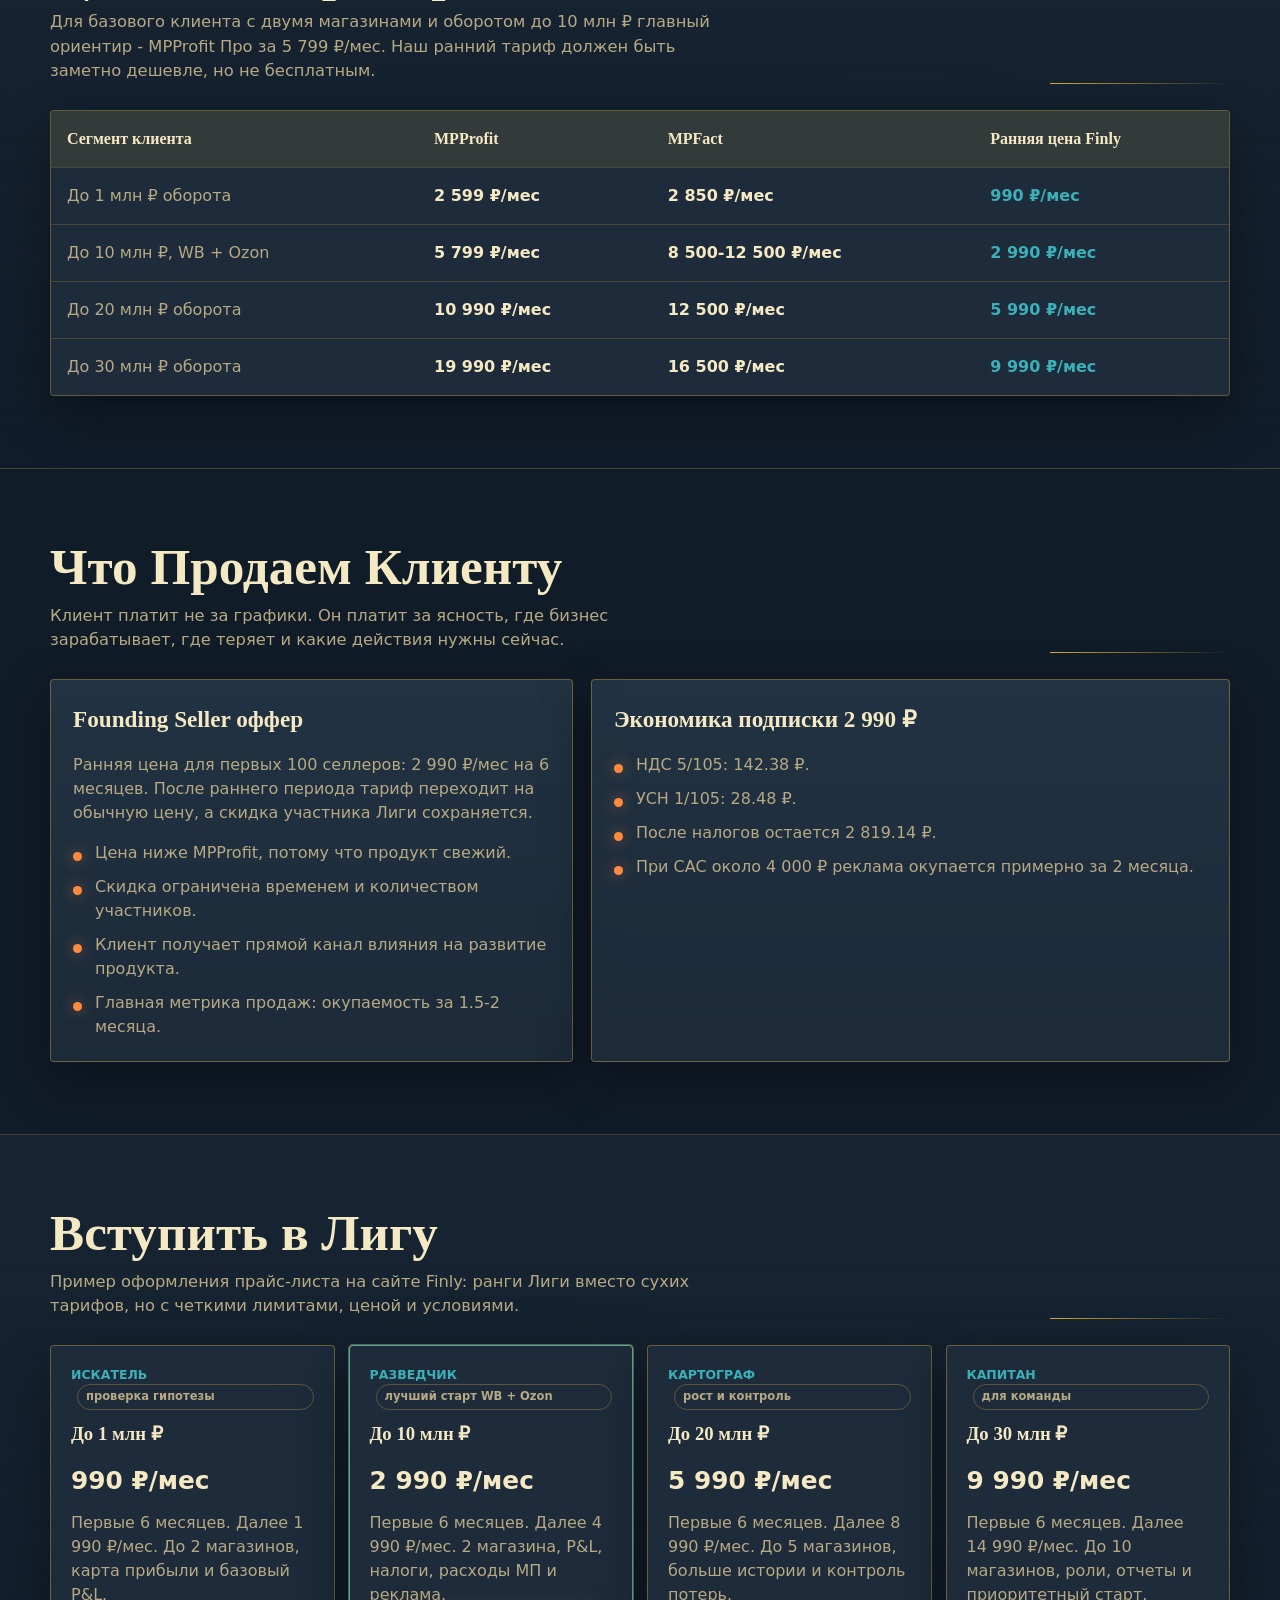
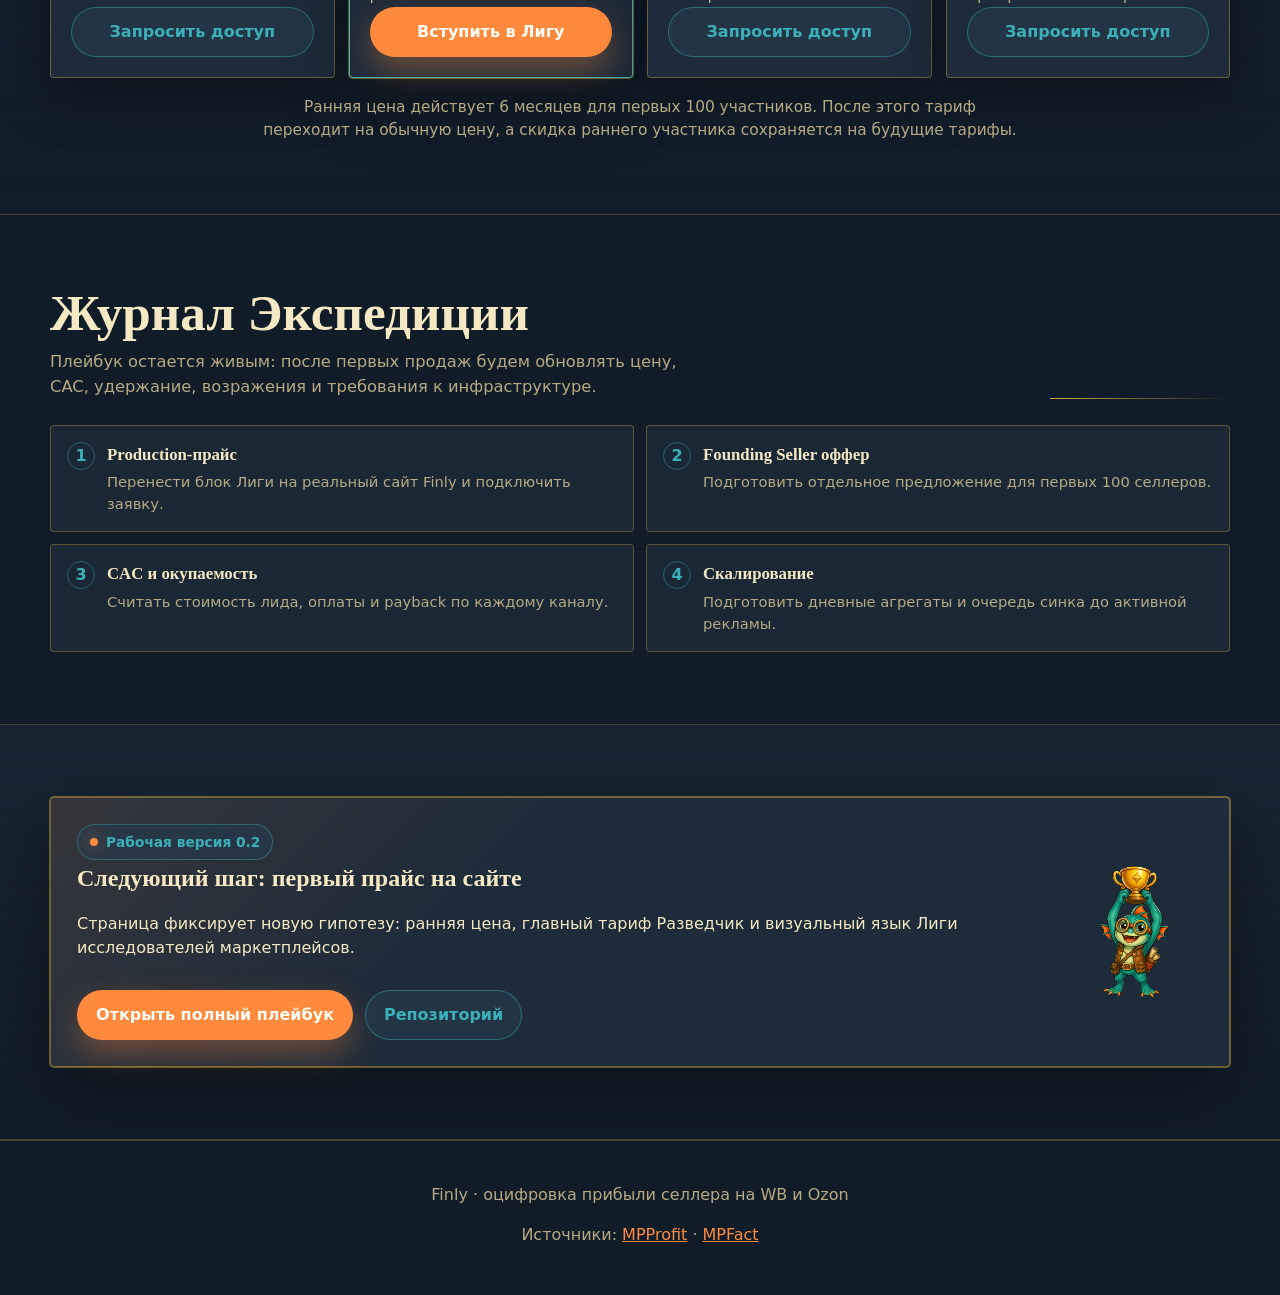
==== commit 759165b1: "Update Finly founding pricing playbook" ====
--- a/index.html
+++ b/index.html
@@ -5,7 +5,7 @@
     <meta name="viewport" content="width=device-width, initial-scale=1" />
     <meta
       name="description"
-      content="Finly Pricing Playbook: конкурентная рамка MPProfit и MPFact, тарифная гипотеза и позиционирование сервиса оцифровки прибыли селлеров."
+      content="Finly Pricing Playbook: ранняя цена, экономика подписки и пример прайса в стиле Лиги исследователей маркетплейсов."
     />
     <title>Finly Pricing Playbook</title>
     <link rel="icon" href="./assets/mascot/nav-icon.webp" type="image/webp" />
@@ -15,14 +15,21 @@
     <nav class="site-nav" aria-label="Навигация">
       <div class="page-shell site-nav__inner">
         <a class="brand" href="./">
-          <img src="./assets/mascot/nav-icon.webp" alt="" width="36" height="36" />
+          <img
+            src="./assets/mascot/nav-icon.webp"
+            alt=""
+            width="36"
+            height="36"
+          />
           <span>
             <span class="brand__name">Finly</span>
-            <span class="brand__note">карта ценовой экспедиции</span>
+            <span class="brand__note">лига исследователей маркетплейсов</span>
           </span>
         </a>
         <div class="nav-actions">
-          <a class="nav-link" href="./marketing-pricing-playbook.md">Markdown</a>
+          <a class="nav-link" href="./marketing-pricing-playbook.md"
+            >Markdown</a
+          >
           <button class="theme-button" type="button" id="theme-toggle">
             Ночная таверна
           </button>
@@ -33,29 +40,31 @@
     <header class="hero">
       <div class="page-shell">
         <div class="hero__content">
-          <span class="eyebrow">Pricing playbook · 5 мая 2026</span>
-          <h1>Карта прибыли Finly</h1>
+          <span class="eyebrow">Pricing playbook · 6 мая 2026</span>
+          <h1>Прайс Лиги Finly</h1>
           <p class="hero__lead">
-            Наглядный плейбук по ценообразованию: берем за ориентир только MPProfit и
-            MPFact, собираем сильные стороны конкурентов и превращаем их в нашу
-            собственную тарифную логику.
+            Обновленная карта коммерческого запуска: ранняя цена на 6 месяцев,
+            экономика одной подписки и пример прайс-листа в стиле Лиги
+            исследователей маркетплейсов.
           </p>
           <div class="hero__actions">
-            <a class="button button--primary" href="#tariffs">Наша сетка</a>
-            <a class="button button--secondary" href="#competitors">Сравнить конкурентов</a>
+            <a class="button button--primary" href="#tariffs">Прайс Лиги</a>
+            <a class="button button--secondary" href="#competitors"
+              >Сравнить конкурентов</a
+            >
           </div>
           <div class="hero__metrics" aria-label="Ключевые ориентиры">
             <div class="rune-tile">
-              <strong>2</strong>
-              <span>прямых конкурента в рамке исследования</span>
+              <strong>2 990 ₽</strong>
+              <span>ранняя цена главного тарифа на первые 6 месяцев</span>
             </div>
             <div class="rune-tile">
-              <strong>2 990 ₽</strong>
-              <span>гипотеза входного тарифа Start</span>
+              <strong>5.71%</strong>
+              <span>налоговая нагрузка при НДС внутри цены</span>
             </div>
             <div class="rune-tile">
-              <strong>17 900 ₽</strong>
-              <span>верхняя публичная планка Business</span>
+              <strong>100</strong>
+              <span>первых участников Founding Seller оффера</span>
             </div>
           </div>
         </div>
@@ -69,9 +78,10 @@
             <div>
               <h2>Позиция На Карте</h2>
               <p>
-                MPProfit задает нижний ценовой якорь. MPFact задает премиальное
-                ощущение управленческого учета. Finly должен стоять между ними:
-                понятнее, чем дорогой сервис, и полезнее, чем дешевый набор отчетов.
+                MPProfit задает ценовой якорь. MPFact задает ощущение
+                управленческого учета. Finly на старте должен честно признать
+                свежесть продукта и превратить ее в Founding Seller
+                преимущество.
               </p>
             </div>
             <div class="divider-rune"></div>
@@ -94,13 +104,14 @@
             <article class="market-card market-card--focus">
               <h3>Finly</h3>
               <p>
-                Не просто дашборд, а карта решений: какие SKU теряют маржу, какая
-                реклама не окупается, где ошибка в себестоимости и что делать дальше.
+                Лига исследователей маркетплейсов: не просто дашборд, а карта
+                решений, где видно, какие SKU, расходы и рекламные кампании
+                съедают прибыль.
               </p>
               <div class="tag-row">
-                <span class="tag">решения по прибыли</span>
-                <span class="tag">понятная окупаемость</span>
-                <span class="tag">быстрый старт</span>
+                <span class="tag">ранний доступ</span>
+                <span class="tag">карта прибыли</span>
+                <span class="tag">WB + Ozon</span>
               </div>
             </article>
 
@@ -126,9 +137,9 @@
             <div>
               <h2>Ценовой Коридор</h2>
               <p>
-                Это рабочая карта сравнения по сегментам. Наша цена не обязана быть
-                самой низкой, но каждый рубль должен объясняться найденной прибылью,
-                сэкономленной рекламой или убранной ошибкой.
+                Для базового клиента с двумя магазинами и оборотом до 10 млн ₽
+                главный ориентир - MPProfit Про за 5 799 ₽/мес. Наш ранний тариф
+                должен быть заметно дешевле, но не бесплатным.
               </p>
             </div>
             <div class="divider-rune"></div>
@@ -141,7 +152,7 @@
                   <th>Сегмент клиента</th>
                   <th>MPProfit</th>
                   <th>MPFact</th>
-                  <th>Гипотеза Finly</th>
+                  <th>Ранняя цена Finly</th>
                 </tr>
               </thead>
               <tbody>
@@ -149,25 +160,25 @@
                   <td>До 1 млн ₽ оборота</td>
                   <td><span class="price">2 599 ₽/мес</span></td>
                   <td><span class="price">2 850 ₽/мес</span></td>
+                  <td><span class="price price--our">990 ₽/мес</span></td>
+                </tr>
+                <tr>
+                  <td>До 10 млн ₽, WB + Ozon</td>
+                  <td><span class="price">5 799 ₽/мес</span></td>
+                  <td><span class="price">8 500-12 500 ₽/мес</span></td>
                   <td><span class="price price--our">2 990 ₽/мес</span></td>
                 </tr>
                 <tr>
-                  <td>1-5 млн ₽ оборота</td>
-                  <td><span class="price">5 799 ₽/мес</span></td>
-                  <td><span class="price">8 500 ₽/мес</span></td>
-                  <td><span class="price price--our">6 490 ₽/мес</span></td>
+                  <td>До 20 млн ₽ оборота</td>
+                  <td><span class="price">10 990 ₽/мес</span></td>
+                  <td><span class="price">12 500 ₽/мес</span></td>
+                  <td><span class="price price--our">5 990 ₽/мес</span></td>
                 </tr>
                 <tr>
-                  <td>5-15 млн ₽ оборота</td>
-                  <td><span class="price">10 990 ₽/мес</span></td>
-                  <td><span class="price">12 500 ₽/мес</span></td>
-                  <td><span class="price price--our">10 900 ₽/мес</span></td>
-                </tr>
-                <tr>
-                  <td>15+ млн ₽ оборота</td>
-                  <td><span class="price">19 990-33 990 ₽/мес</span></td>
+                  <td>До 30 млн ₽ оборота</td>
+                  <td><span class="price">19 990 ₽/мес</span></td>
                   <td><span class="price">16 500 ₽/мес</span></td>
-                  <td><span class="price price--our">17 900 ₽/мес</span></td>
+                  <td><span class="price price--our">9 990 ₽/мес</span></td>
                 </tr>
               </tbody>
             </table>
@@ -181,8 +192,8 @@
             <div>
               <h2>Что Продаем Клиенту</h2>
               <p>
-                Главный тезис: клиент платит не за графики. Он платит за ясность,
-                где бизнес зарабатывает, где теряет и какие действия нужны сейчас.
+                Клиент платит не за графики. Он платит за ясность, где бизнес
+                зарабатывает, где теряет и какие действия нужны сейчас.
               </p>
             </div>
             <div class="divider-rune"></div>
@@ -190,34 +201,30 @@
 
           <div class="strategy-grid">
             <article class="scroll-panel">
-              <h3>Формула ценности</h3>
-              <p>
-                Стоимость сервиса должна выглядеть маленькой рядом с одной найденной
-                ошибкой в рекламе, себестоимости или поставке.
+              <h3>Founding Seller оффер</h3>
+              <p>
+                Ранняя цена для первых 100 селлеров: 2 990 ₽/мес на 6 месяцев.
+                После раннего периода тариф переходит на обычную цену, а скидка
+                участника Лиги сохраняется.
               </p>
               <ul>
-                <li>Прибыль по каждому артикулу, а не только оборот.</li>
-                <li>Убыточные SKU и категории без ручного Excel.</li>
-                <li>Реклама, которая съедает маржу.</li>
-                <li>Остатки, логистика, хранение и возвраты в одной логике.</li>
+                <li>Цена ниже MPProfit, потому что продукт свежий.</li>
+                <li>Скидка ограничена временем и количеством участников.</li>
+                <li>
+                  Клиент получает прямой канал влияния на развитие продукта.
+                </li>
+                <li>Главная метрика продаж: окупаемость за 1.5-2 месяца.</li>
               </ul>
             </article>
 
             <article class="scroll-panel">
-              <h3>Ответы на сравнение</h3>
+              <h3>Экономика подписки 2 990 ₽</h3>
               <ul>
+                <li>НДС 5/105: 142.38 ₽.</li>
+                <li>УСН 1/105: 28.48 ₽.</li>
+                <li>После налогов остается 2 819.14 ₽.</li>
                 <li>
-                  Если сравнивают с MPProfit: да, он дешевле. Finly должен быстрее
-                  показывать, где теряется прибыль и какие решения дадут эффект.
-                </li>
-                <li>
-                  Если сравнивают с MPFact: сильный ориентир. Finly должен быть
-                  проще во внедрении, прозрачнее по цене и понятнее в ежедневных
-                  действиях собственника.
-                </li>
-                <li>
-                  Если говорят дорого: обсуждаем не цену сервиса, а точку
-                  окупаемости за первый месяц.
+                  При CAC около 4 000 ₽ реклама окупается примерно за 2 месяца.
                 </li>
               </ul>
             </article>
@@ -229,10 +236,10 @@
         <div class="page-shell">
           <div class="section-heading">
             <div>
-              <h2>Тарифная Гипотеза</h2>
-              <p>
-                Стартовая сетка держит середину между конкурентами и оставляет
-                место для платного внедрения, доп. кабинетов и Enterprise-условий.
+              <h2>Вступить в Лигу</h2>
+              <p>
+                Пример оформления прайс-листа на сайте Finly: ранги Лиги вместо
+                сухих тарифов, но с четкими лимитами, ценой и условиями.
               </p>
             </div>
             <div class="divider-rune"></div>
@@ -240,33 +247,66 @@
 
           <div class="tariff-grid">
             <article class="tariff">
-              <span class="tariff__label">Start</span>
+              <span class="tariff__label">Искатель</span>
+              <span class="tariff__badge">проверка гипотезы</span>
               <h3>До 1 млн ₽</h3>
+              <strong>990 ₽/мес</strong>
+              <p>
+                Первые 6 месяцев. Далее 1 990 ₽/мес. До 2 магазинов, карта
+                прибыли и базовый P&amp;L.
+              </p>
+              <a class="button button--secondary tariff__cta" href="#quests">
+                Запросить доступ
+              </a>
+            </article>
+
+            <article class="tariff tariff--main">
+              <span class="tariff__label">Разведчик</span>
+              <span class="tariff__badge">лучший старт WB + Ozon</span>
+              <h3>До 10 млн ₽</h3>
               <strong>2 990 ₽/мес</strong>
-              <p>1-2 кабинета, прибыль по SKU, базовый P&amp;L, юнит-экономика.</p>
-            </article>
-
-            <article class="tariff tariff--main">
-              <span class="tariff__label">Growth</span>
-              <h3>1-5 млн ₽</h3>
-              <strong>6 490 ₽/мес</strong>
-              <p>2 кабинета, реклама, ABC, остатки и алерты потерь.</p>
+              <p>
+                Первые 6 месяцев. Далее 4 990 ₽/мес. 2 магазина, P&amp;L,
+                налоги, расходы МП и реклама.
+              </p>
+              <a class="button button--primary tariff__cta" href="#quests">
+                Вступить в Лигу
+              </a>
             </article>
 
             <article class="tariff">
-              <span class="tariff__label">Pro</span>
-              <h3>5-15 млн ₽</h3>
-              <strong>10 900 ₽/мес</strong>
-              <p>5 кабинетов, расширенные отчеты, роли, экспорт и поддержка.</p>
+              <span class="tariff__label">Картограф</span>
+              <span class="tariff__badge">рост и контроль</span>
+              <h3>До 20 млн ₽</h3>
+              <strong>5 990 ₽/мес</strong>
+              <p>
+                Первые 6 месяцев. Далее 8 990 ₽/мес. До 5 магазинов, больше
+                истории и контроль потерь.
+              </p>
+              <a class="button button--secondary tariff__cta" href="#quests">
+                Запросить доступ
+              </a>
             </article>
 
             <article class="tariff">
-              <span class="tariff__label">Business</span>
-              <h3>15+ млн ₽</h3>
-              <strong>17 900 ₽/мес</strong>
-              <p>8-10 кабинетов, onboarding и регулярный разбор показателей.</p>
-            </article>
-          </div>
+              <span class="tariff__label">Капитан</span>
+              <span class="tariff__badge">для команды</span>
+              <h3>До 30 млн ₽</h3>
+              <strong>9 990 ₽/мес</strong>
+              <p>
+                Первые 6 месяцев. Далее 14 990 ₽/мес. До 10 магазинов, роли,
+                отчеты и приоритетный старт.
+              </p>
+              <a class="button button--secondary tariff__cta" href="#quests">
+                Запросить доступ
+              </a>
+            </article>
+          </div>
+          <p class="pricing-note">
+            Ранняя цена действует 6 месяцев для первых 100 участников. После
+            этого тариф переходит на обычную цену, а скидка раннего участника
+            сохраняется на будущие тарифы.
+          </p>
         </div>
       </section>
 
@@ -276,8 +316,8 @@
             <div>
               <h2>Журнал Экспедиции</h2>
               <p>
-                Плейбук остается живым: после демо и интервью будем обновлять цену,
-                офферы, возражения и аргументы продаж.
+                Плейбук остается живым: после первых продаж будем обновлять
+                цену, CAC, удержание, возражения и требования к инфраструктуре.
               </p>
             </div>
             <div class="divider-rune"></div>
@@ -287,29 +327,39 @@
             <article class="quest">
               <span class="quest__mark">1</span>
               <div>
-                <h3>Скриншоты тарифов</h3>
-                <p>Зафиксировать публичные блоки MPProfit и MPFact в текущей версии.</p>
+                <h3>Production-прайс</h3>
+                <p>
+                  Перенести блок Лиги на реальный сайт Finly и подключить
+                  заявку.
+                </p>
               </div>
             </article>
             <article class="quest">
               <span class="quest__mark">2</span>
               <div>
-                <h3>One-page для продаж</h3>
-                <p>Собрать компактный лист сравнения для звонков и демо.</p>
+                <h3>Founding Seller оффер</h3>
+                <p>
+                  Подготовить отдельное предложение для первых 100 селлеров.
+                </p>
               </div>
             </article>
             <article class="quest">
               <span class="quest__mark">3</span>
               <div>
-                <h3>Интервью по сегментам</h3>
-                <p>Проверить Start, Growth и Pro на реальных селлерах.</p>
+                <h3>CAC и окупаемость</h3>
+                <p>
+                  Считать стоимость лида, оплаты и payback по каждому каналу.
+                </p>
               </div>
             </article>
             <article class="quest">
               <span class="quest__mark">4</span>
               <div>
-                <h3>Возражения</h3>
-                <p>Собрать реальные причины отказа и обновить ответы в плейбуке.</p>
+                <h3>Скалирование</h3>
+                <p>
+                  Подготовить дневные агрегаты и очередь синка до активной
+                  рекламы.
+                </p>
               </div>
             </article>
           </div>
@@ -320,22 +370,33 @@
         <div class="page-shell">
           <div class="closing">
             <div>
-              <span class="eyebrow">Рабочая версия 0.1</span>
-              <h2>Следующий шаг: проверка на демо</h2>
-              <p>
-                Страница фиксирует текущую гипотезу. Теперь ее можно показывать
-                команде, сверять на звонках и развивать вместе с Markdown-плейбуком.
+              <span class="eyebrow">Рабочая версия 0.2</span>
+              <h2>Следующий шаг: первый прайс на сайте</h2>
+              <p>
+                Страница фиксирует новую гипотезу: ранняя цена, главный тариф
+                Разведчик и визуальный язык Лиги исследователей маркетплейсов.
               </p>
               <div class="hero__actions">
-                <a class="button button--primary" href="./marketing-pricing-playbook.md">
+                <a
+                  class="button button--primary"
+                  href="./marketing-pricing-playbook.md"
+                >
                   Открыть полный плейбук
                 </a>
-                <a class="button button--secondary" href="https://github.com/Pihenella/MFA">
+                <a
+                  class="button button--secondary"
+                  href="https://github.com/Pihenella/MFA"
+                >
                   Репозиторий
                 </a>
               </div>
             </div>
-            <img src="./assets/mascot/achievement.webp" alt="" width="136" height="136" />
+            <img
+              src="./assets/mascot/achievement.webp"
+              alt=""
+              width="136"
+              height="136"
+            />
           </div>
         </div>
       </section>
--- a/assets/finly-pages.css
+++ b/assets/finly-pages.css
@@ -11,7 +11,8 @@
   --rune-danger: #c0392b;
   --tide-glow: rgba(44, 138, 146, 0.25);
   --shadow-card: 0 18px 50px rgba(78, 51, 18, 0.16);
-  --shadow-treasure: 0 0 0 1px rgba(184, 136, 30, 0.48), 0 22px 64px rgba(184, 136, 30, 0.2);
+  --shadow-treasure:
+    0 0 0 1px rgba(184, 136, 30, 0.48), 0 22px 64px rgba(184, 136, 30, 0.2);
   --radius-frame: 4px;
 }
 
@@ -29,7 +30,8 @@
     --rune-danger: #e85a4a;
     --tide-glow: rgba(44, 138, 146, 0.4);
     --shadow-card: 0 18px 50px rgba(0, 0, 0, 0.36);
-    --shadow-treasure: 0 0 0 1px rgba(212, 169, 58, 0.48), 0 22px 64px rgba(0, 0, 0, 0.38);
+    --shadow-treasure:
+      0 0 0 1px rgba(212, 169, 58, 0.48), 0 22px 64px rgba(0, 0, 0, 0.38);
   }
 }
 
@@ -46,7 +48,8 @@
   --rune-danger: #e85a4a;
   --tide-glow: rgba(44, 138, 146, 0.4);
   --shadow-card: 0 18px 50px rgba(0, 0, 0, 0.36);
-  --shadow-treasure: 0 0 0 1px rgba(212, 169, 58, 0.48), 0 22px 64px rgba(0, 0, 0, 0.38);
+  --shadow-treasure:
+    0 0 0 1px rgba(212, 169, 58, 0.48), 0 22px 64px rgba(0, 0, 0, 0.38);
 }
 
 html.light {
@@ -62,7 +65,8 @@
   --rune-danger: #c0392b;
   --tide-glow: rgba(44, 138, 146, 0.25);
   --shadow-card: 0 18px 50px rgba(78, 51, 18, 0.16);
-  --shadow-treasure: 0 0 0 1px rgba(184, 136, 30, 0.48), 0 22px 64px rgba(184, 136, 30, 0.2);
+  --shadow-treasure:
+    0 0 0 1px rgba(184, 136, 30, 0.48), 0 22px 64px rgba(184, 136, 30, 0.2);
 }
 
 * {
@@ -99,12 +103,27 @@
 body {
   margin: 0;
   min-height: 100vh;
-  font-family: Inter, ui-sans-serif, system-ui, -apple-system, BlinkMacSystemFont, "Segoe UI", sans-serif;
+  font-family:
+    Inter,
+    ui-sans-serif,
+    system-ui,
+    -apple-system,
+    BlinkMacSystemFont,
+    "Segoe UI",
+    sans-serif;
   line-height: 1.5;
   color: var(--scroll-ink);
   background:
-    radial-gradient(circle at 20% 0%, color-mix(in srgb, var(--gold-frame) 18%, transparent), transparent 34%),
-    linear-gradient(180deg, transparent, color-mix(in srgb, var(--tavern-bg) 88%, black 12%));
+    radial-gradient(
+      circle at 20% 0%,
+      color-mix(in srgb, var(--gold-frame) 18%, transparent),
+      transparent 34%
+    ),
+    linear-gradient(
+      180deg,
+      transparent,
+      color-mix(in srgb, var(--tavern-bg) 88%, black 12%)
+    );
 }
 
 a {
@@ -125,7 +144,8 @@
   position: sticky;
   top: 0;
   z-index: 20;
-  border-bottom: 1px solid color-mix(in srgb, var(--gold-frame) 34%, transparent);
+  border-bottom: 1px solid
+    color-mix(in srgb, var(--gold-frame) 34%, transparent);
   background: color-mix(in srgb, var(--tavern-surface) 90%, transparent);
   backdrop-filter: blur(18px);
 }
@@ -186,7 +206,10 @@
   font-size: 0.9rem;
   text-decoration: none;
   cursor: pointer;
-  transition: transform 180ms ease, border-color 180ms ease, box-shadow 180ms ease;
+  transition:
+    transform 180ms ease,
+    border-color 180ms ease,
+    box-shadow 180ms ease;
 }
 
 .nav-link:hover,
@@ -200,12 +223,26 @@
   position: relative;
   overflow: hidden;
   min-height: 620px;
-  border-bottom: 1px solid color-mix(in srgb, var(--gold-frame) 30%, transparent);
+  border-bottom: 1px solid
+    color-mix(in srgb, var(--gold-frame) 30%, transparent);
   background:
-    linear-gradient(90deg, color-mix(in srgb, var(--tavern-bg) 92%, transparent) 0 52%, transparent 76%),
-    url("./mascot/hero.webp") right 9% bottom 0 / min(48vw, 540px) auto no-repeat,
-    linear-gradient(135deg, color-mix(in srgb, var(--gold-frame) 18%, transparent), transparent 38%),
-    linear-gradient(225deg, color-mix(in srgb, var(--murloc-teal) 20%, transparent), transparent 42%);
+    linear-gradient(
+      90deg,
+      color-mix(in srgb, var(--tavern-bg) 92%, transparent) 0 52%,
+      transparent 76%
+    ),
+    url("./mascot/hero.webp") right 9% bottom 0 / min(48vw, 540px) auto
+      no-repeat,
+    linear-gradient(
+      135deg,
+      color-mix(in srgb, var(--gold-frame) 18%, transparent),
+      transparent 38%
+    ),
+    linear-gradient(
+      225deg,
+      color-mix(in srgb, var(--murloc-teal) 20%, transparent),
+      transparent 42%
+    );
 }
 
 .hero::before {
@@ -286,7 +323,10 @@
   padding: 12px 18px;
   font-weight: 700;
   text-decoration: none;
-  transition: transform 180ms ease, box-shadow 180ms ease, opacity 180ms ease;
+  transition:
+    transform 180ms ease,
+    box-shadow 180ms ease,
+    opacity 180ms ease;
 }
 
 .button:hover {
@@ -296,7 +336,8 @@
 .button--primary {
   background: var(--orange-flame);
   color: #fffdf5;
-  box-shadow: 0 14px 32px color-mix(in srgb, var(--orange-flame) 35%, transparent);
+  box-shadow: 0 14px 32px
+    color-mix(in srgb, var(--orange-flame) 35%, transparent);
 }
 
 .button--secondary {
@@ -343,10 +384,15 @@
 
 .section--surface {
   background:
-    linear-gradient(180deg, color-mix(in srgb, var(--tavern-surface) 56%, transparent), transparent),
+    linear-gradient(
+      180deg,
+      color-mix(in srgb, var(--tavern-surface) 56%, transparent),
+      transparent
+    ),
     color-mix(in srgb, var(--tavern-bg) 86%, transparent);
   border-top: 1px solid color-mix(in srgb, var(--gold-frame) 24%, transparent);
-  border-bottom: 1px solid color-mix(in srgb, var(--gold-frame) 24%, transparent);
+  border-bottom: 1px solid
+    color-mix(in srgb, var(--gold-frame) 24%, transparent);
 }
 
 .section-heading {
@@ -388,8 +434,11 @@
   min-height: 280px;
   border: 1px solid color-mix(in srgb, var(--gold-frame) 42%, transparent);
   border-radius: var(--radius-frame);
-  background:
-    linear-gradient(145deg, color-mix(in srgb, var(--tavern-elevated) 82%, transparent), color-mix(in srgb, var(--tavern-surface) 92%, transparent));
+  background: linear-gradient(
+    145deg,
+    color-mix(in srgb, var(--tavern-elevated) 82%, transparent),
+    color-mix(in srgb, var(--tavern-surface) 92%, transparent)
+  );
   box-shadow: var(--shadow-card);
   padding: 22px;
 }
@@ -400,7 +449,12 @@
   inset: auto -20% -38% 40%;
   height: 140px;
   rotate: -12deg;
-  background: linear-gradient(90deg, transparent, color-mix(in srgb, var(--murloc-teal) 14%, transparent), transparent);
+  background: linear-gradient(
+    90deg,
+    transparent,
+    color-mix(in srgb, var(--murloc-teal) 14%, transparent),
+    transparent
+  );
 }
 
 .market-card--focus {
@@ -451,7 +505,8 @@
 td {
   padding: 16px;
   text-align: left;
-  border-bottom: 1px solid color-mix(in srgb, var(--gold-frame) 22%, transparent);
+  border-bottom: 1px solid
+    color-mix(in srgb, var(--gold-frame) 22%, transparent);
   vertical-align: top;
 }
 
@@ -489,8 +544,11 @@
 .scroll-panel {
   border: 1px solid color-mix(in srgb, var(--gold-frame) 42%, transparent);
   border-radius: var(--radius-frame);
-  background:
-    linear-gradient(180deg, color-mix(in srgb, var(--tavern-elevated) 78%, transparent), color-mix(in srgb, var(--tavern-surface) 95%, transparent));
+  background: linear-gradient(
+    180deg,
+    color-mix(in srgb, var(--tavern-elevated) 78%, transparent),
+    color-mix(in srgb, var(--tavern-surface) 95%, transparent)
+  );
   box-shadow: var(--shadow-card);
   padding: 22px;
 }
@@ -536,6 +594,8 @@
 }
 
 .tariff {
+  display: flex;
+  flex-direction: column;
   min-height: 258px;
   border: 1px solid color-mix(in srgb, var(--gold-frame) 42%, transparent);
   border-radius: var(--radius-frame);
@@ -556,6 +616,17 @@
   text-transform: uppercase;
 }
 
+.tariff__badge {
+  display: inline-flex;
+  margin-left: 6px;
+  border-radius: 999px;
+  border: 1px solid color-mix(in srgb, var(--gold-frame) 34%, transparent);
+  padding: 3px 8px;
+  color: var(--scroll-faded);
+  font-size: 0.72rem;
+  font-weight: 700;
+}
+
 .tariff h3 {
   margin-top: 10px;
 }
@@ -570,6 +641,19 @@
 .tariff p {
   margin: 12px 0 0;
   color: var(--scroll-faded);
+}
+
+.tariff__cta {
+  width: 100%;
+  margin-top: auto;
+}
+
+.pricing-note {
+  max-width: 760px;
+  margin: 18px auto 0;
+  color: var(--scroll-faded);
+  text-align: center;
+  font-size: 0.96rem;
 }
 
 .quest-list {
@@ -618,7 +702,11 @@
   border: 1px solid color-mix(in srgb, var(--gold-frame) 44%, transparent);
   border-radius: var(--radius-frame);
   background:
-    linear-gradient(135deg, color-mix(in srgb, var(--orange-flame) 11%, transparent), transparent 36%),
+    linear-gradient(
+      135deg,
+      color-mix(in srgb, var(--orange-flame) 11%, transparent),
+      transparent 36%
+    ),
     var(--tavern-surface);
   box-shadow: var(--shadow-treasure);
   padding: 26px;
@@ -643,9 +731,17 @@
   .hero {
     min-height: auto;
     background:
-      linear-gradient(180deg, color-mix(in srgb, var(--tavern-bg) 96%, transparent) 0 52%, transparent 100%),
+      linear-gradient(
+        180deg,
+        color-mix(in srgb, var(--tavern-bg) 96%, transparent) 0 52%,
+        transparent 100%
+      ),
       url("./mascot/hero.webp") right -40px bottom -6px / 360px auto no-repeat,
-      linear-gradient(135deg, color-mix(in srgb, var(--gold-frame) 18%, transparent), transparent 42%);
+      linear-gradient(
+        135deg,
+        color-mix(in srgb, var(--gold-frame) 18%, transparent),
+        transparent 42%
+      );
   }
 
   .hero__content {
@@ -699,9 +795,17 @@
 
   .hero {
     background:
-      linear-gradient(180deg, color-mix(in srgb, var(--tavern-bg) 96%, transparent) 0 56%, transparent 100%),
+      linear-gradient(
+        180deg,
+        color-mix(in srgb, var(--tavern-bg) 96%, transparent) 0 56%,
+        transparent 100%
+      ),
       url("./mascot/hero.webp") center bottom -18px / 300px auto no-repeat,
-      linear-gradient(135deg, color-mix(in srgb, var(--gold-frame) 18%, transparent), transparent 42%);
+      linear-gradient(
+        135deg,
+        color-mix(in srgb, var(--gold-frame) 18%, transparent),
+        transparent 42%
+      );
   }
 
   .hero::before {
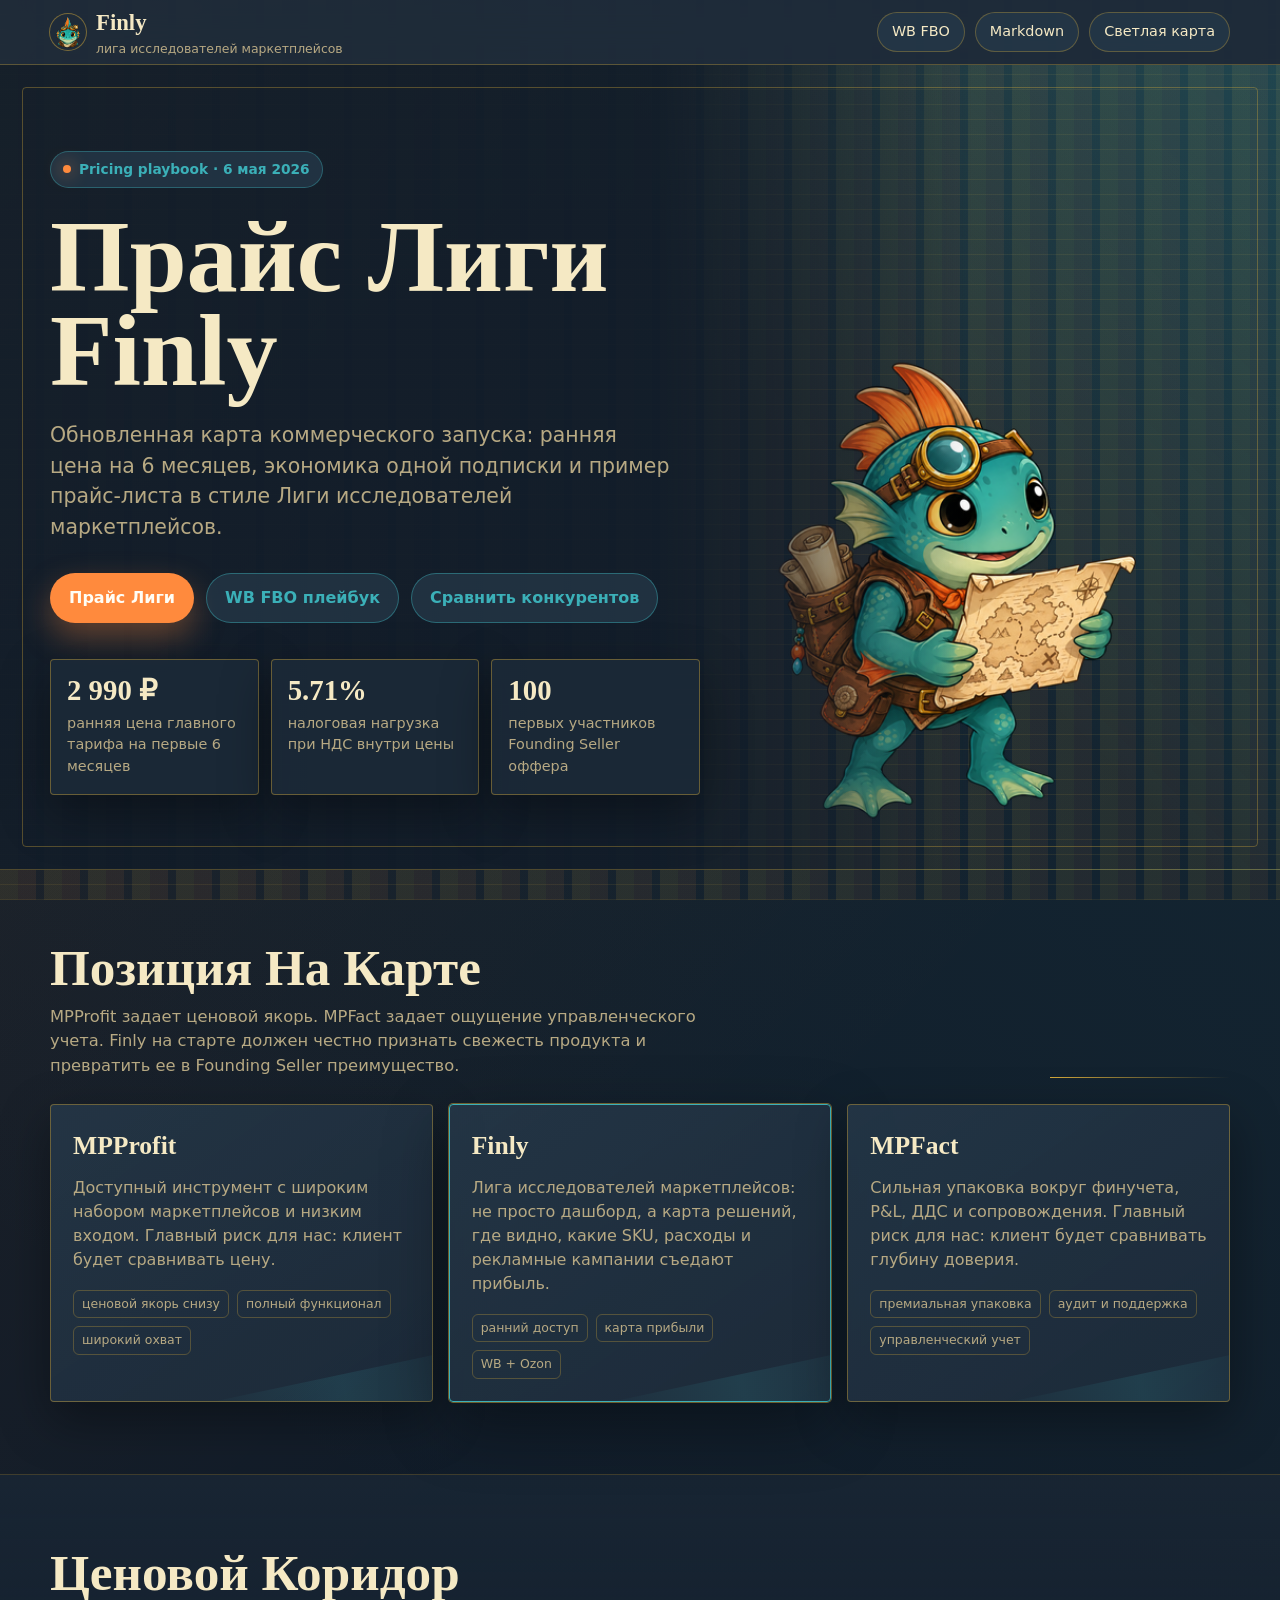
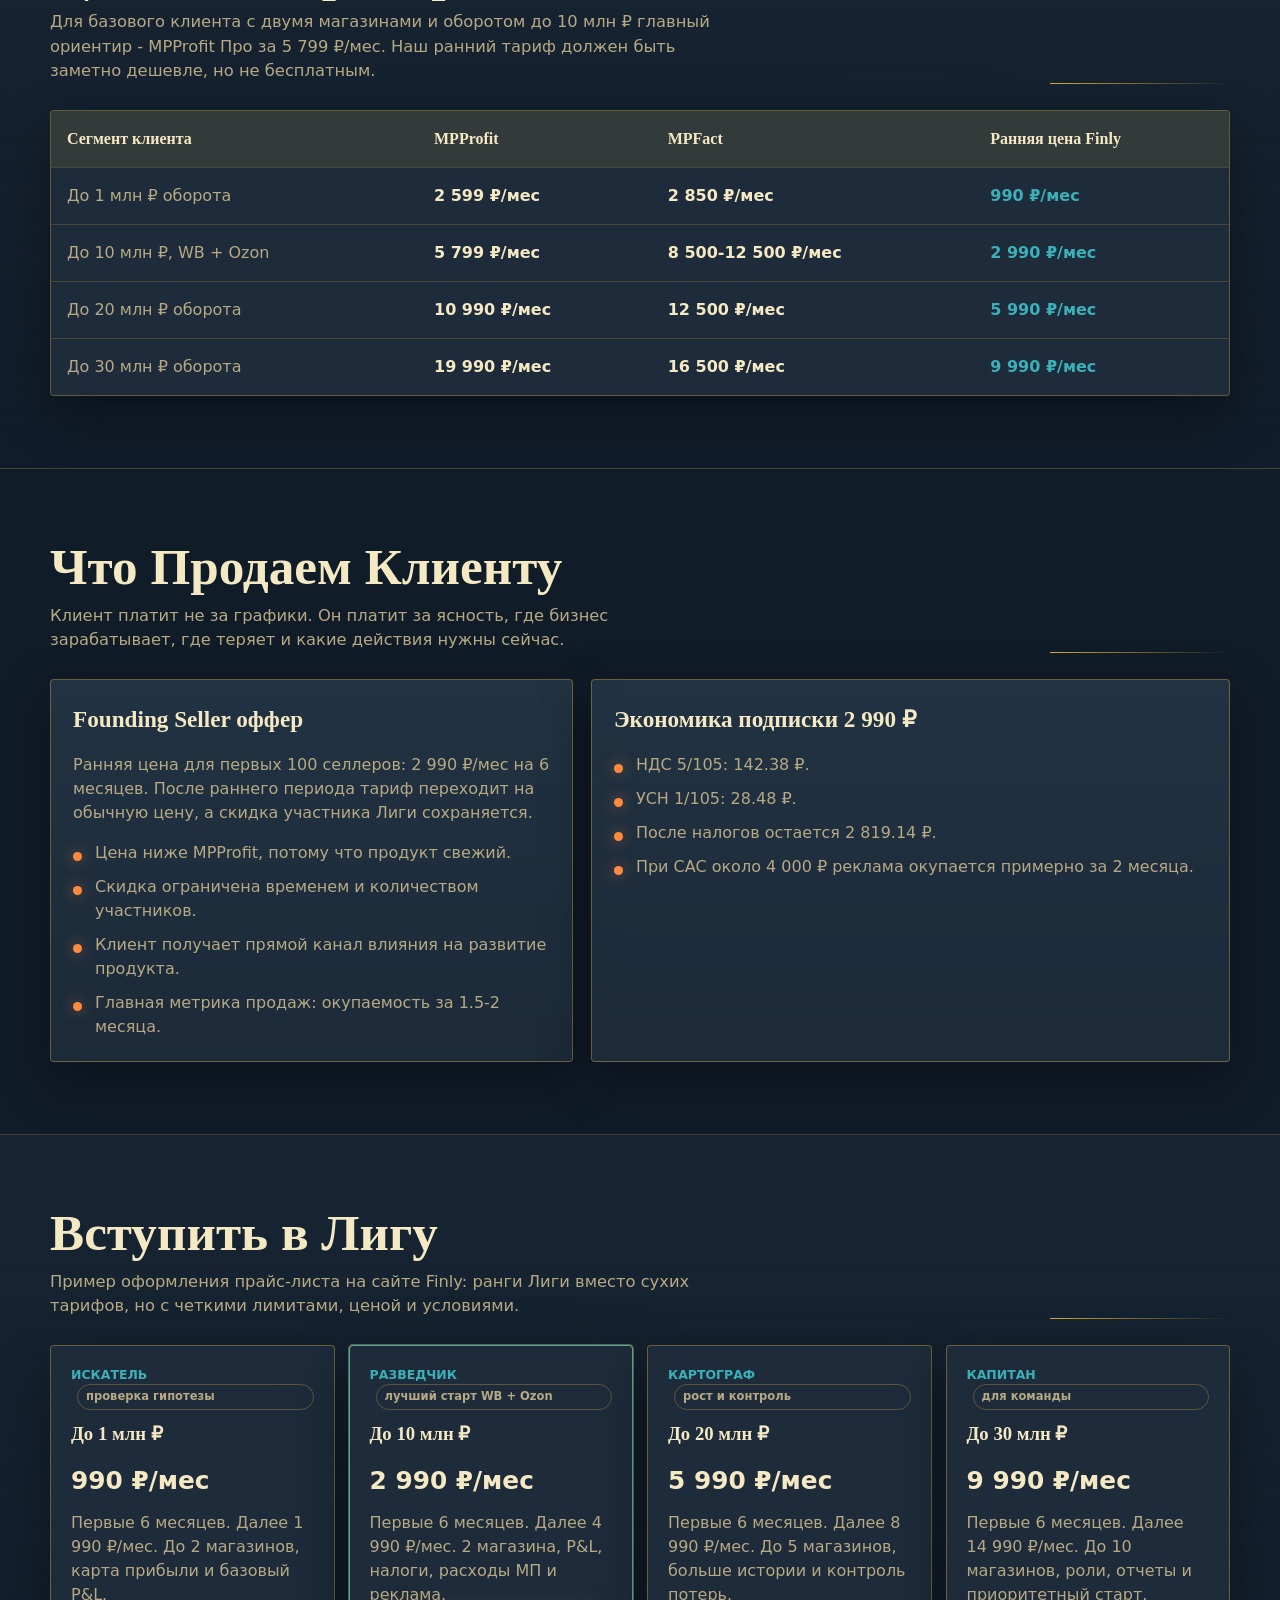
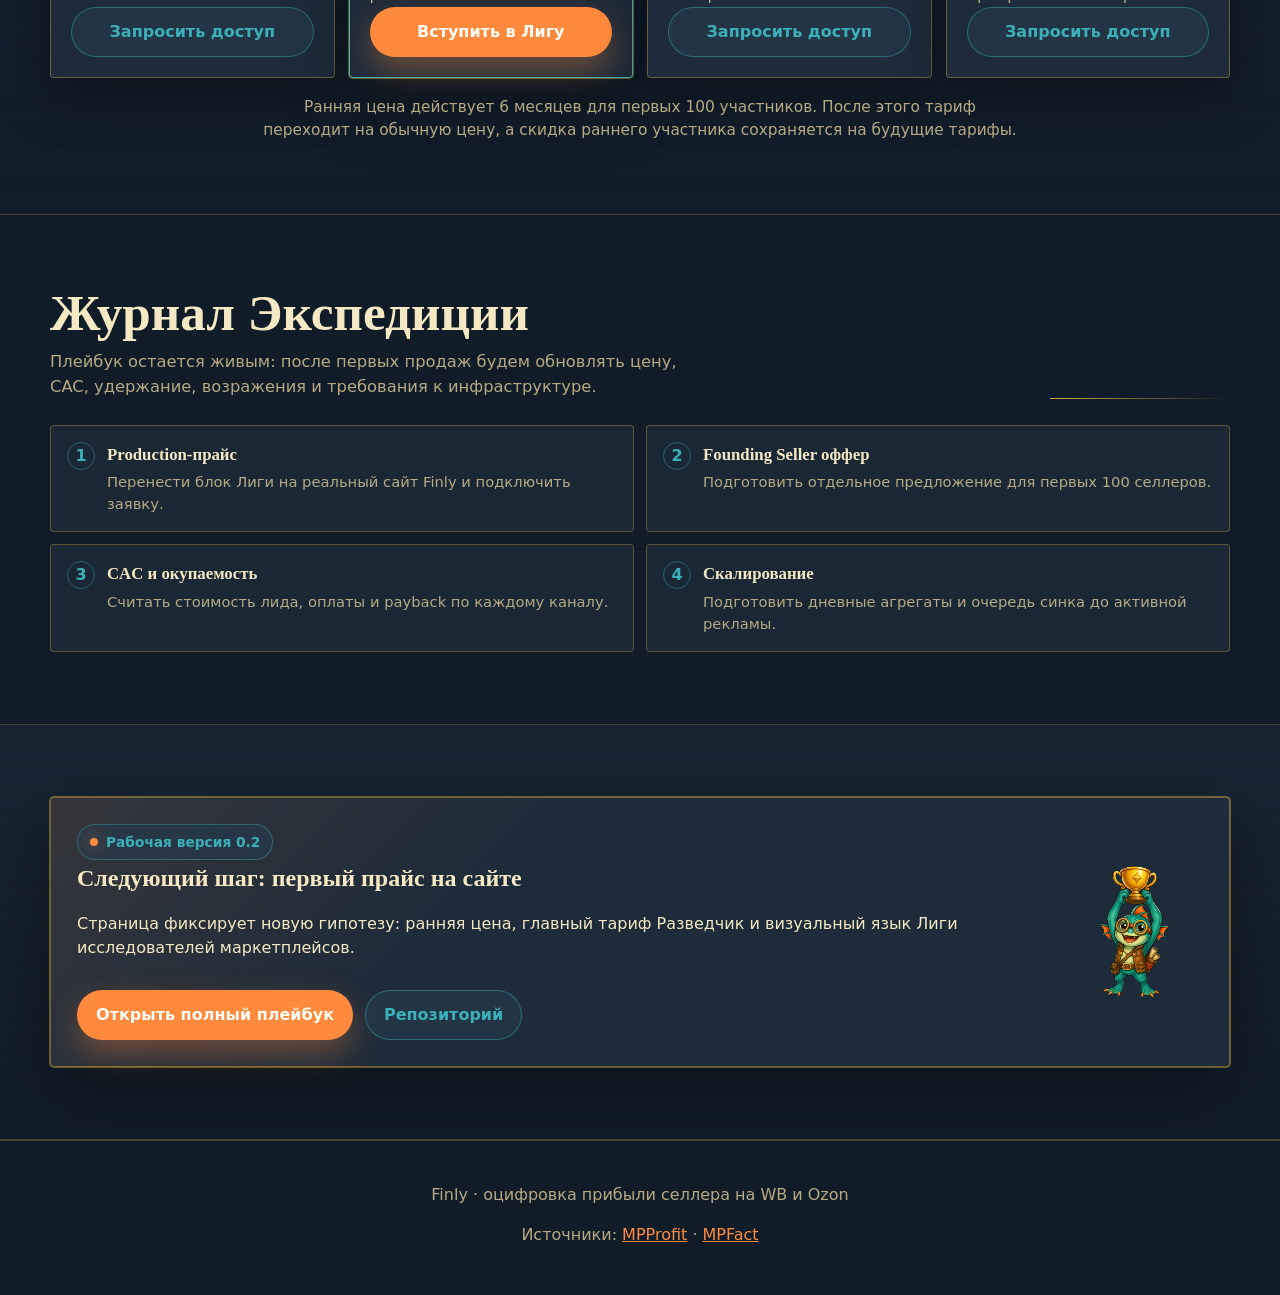
==== commit 6ebb04ff: "Add WB China FBO investment playbook" ====
--- a/index.html
+++ b/index.html
@@ -27,6 +27,9 @@
           </span>
         </a>
         <div class="nav-actions">
+          <a class="nav-link" href="./wb-china-fbo-playbook.html"
+            >WB FBO</a
+          >
           <a class="nav-link" href="./marketing-pricing-playbook.md"
             >Markdown</a
           >
@@ -49,6 +52,9 @@
           </p>
           <div class="hero__actions">
             <a class="button button--primary" href="#tariffs">Прайс Лиги</a>
+            <a class="button button--secondary" href="./wb-china-fbo-playbook.html"
+              >WB FBO плейбук</a
+            >
             <a class="button button--secondary" href="#competitors"
               >Сравнить конкурентов</a
             >
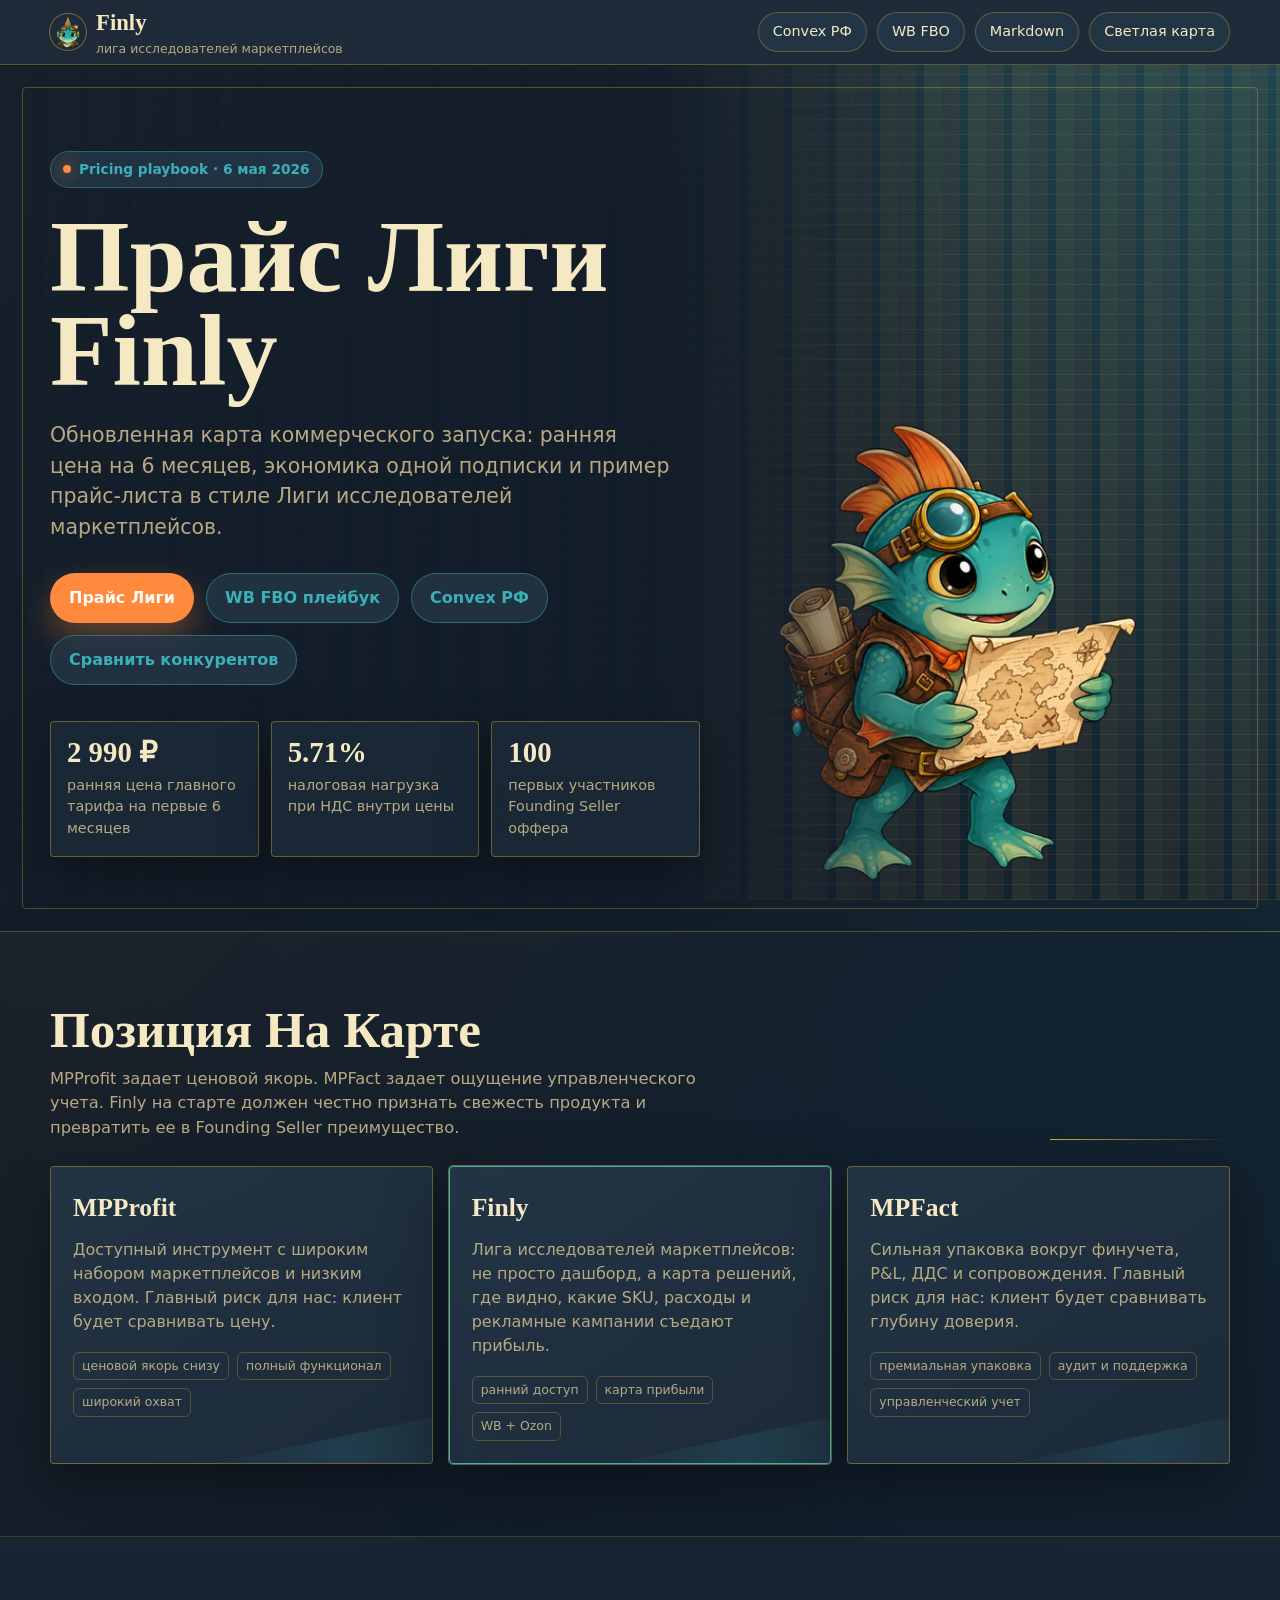
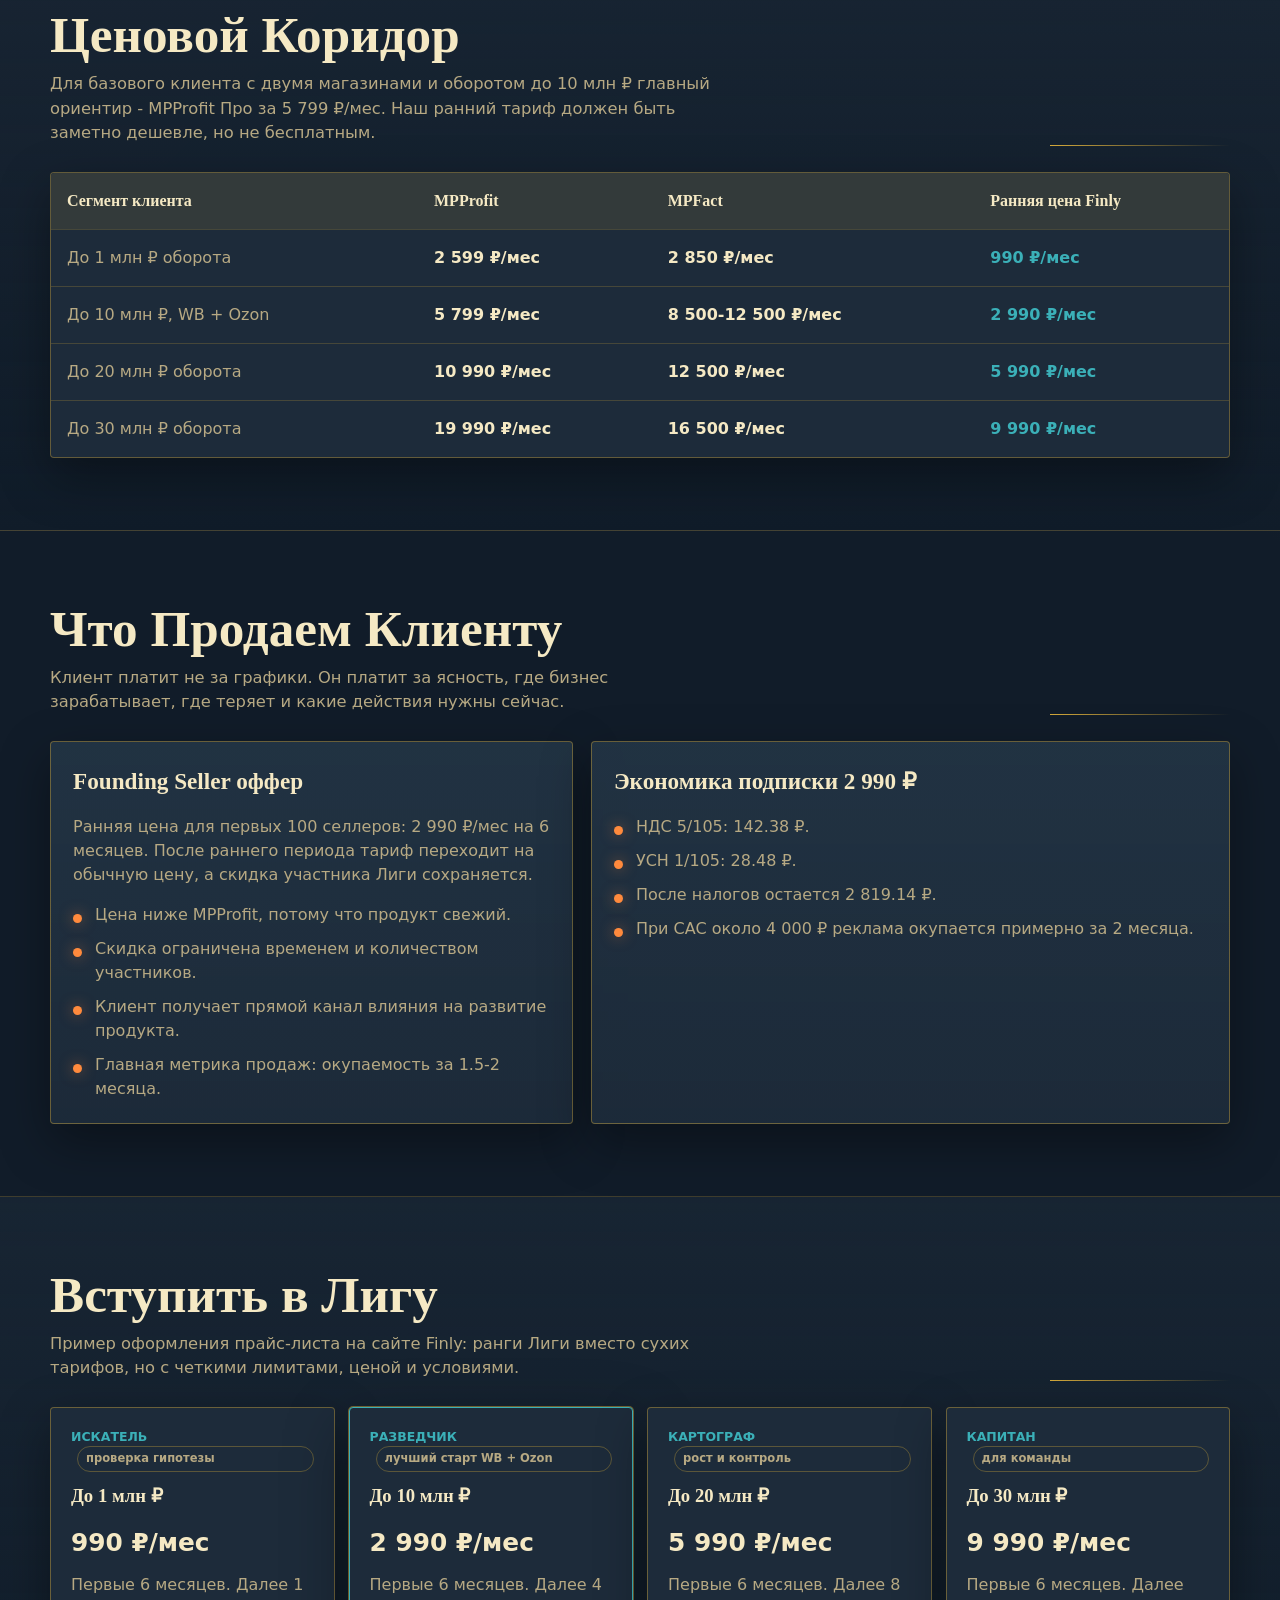
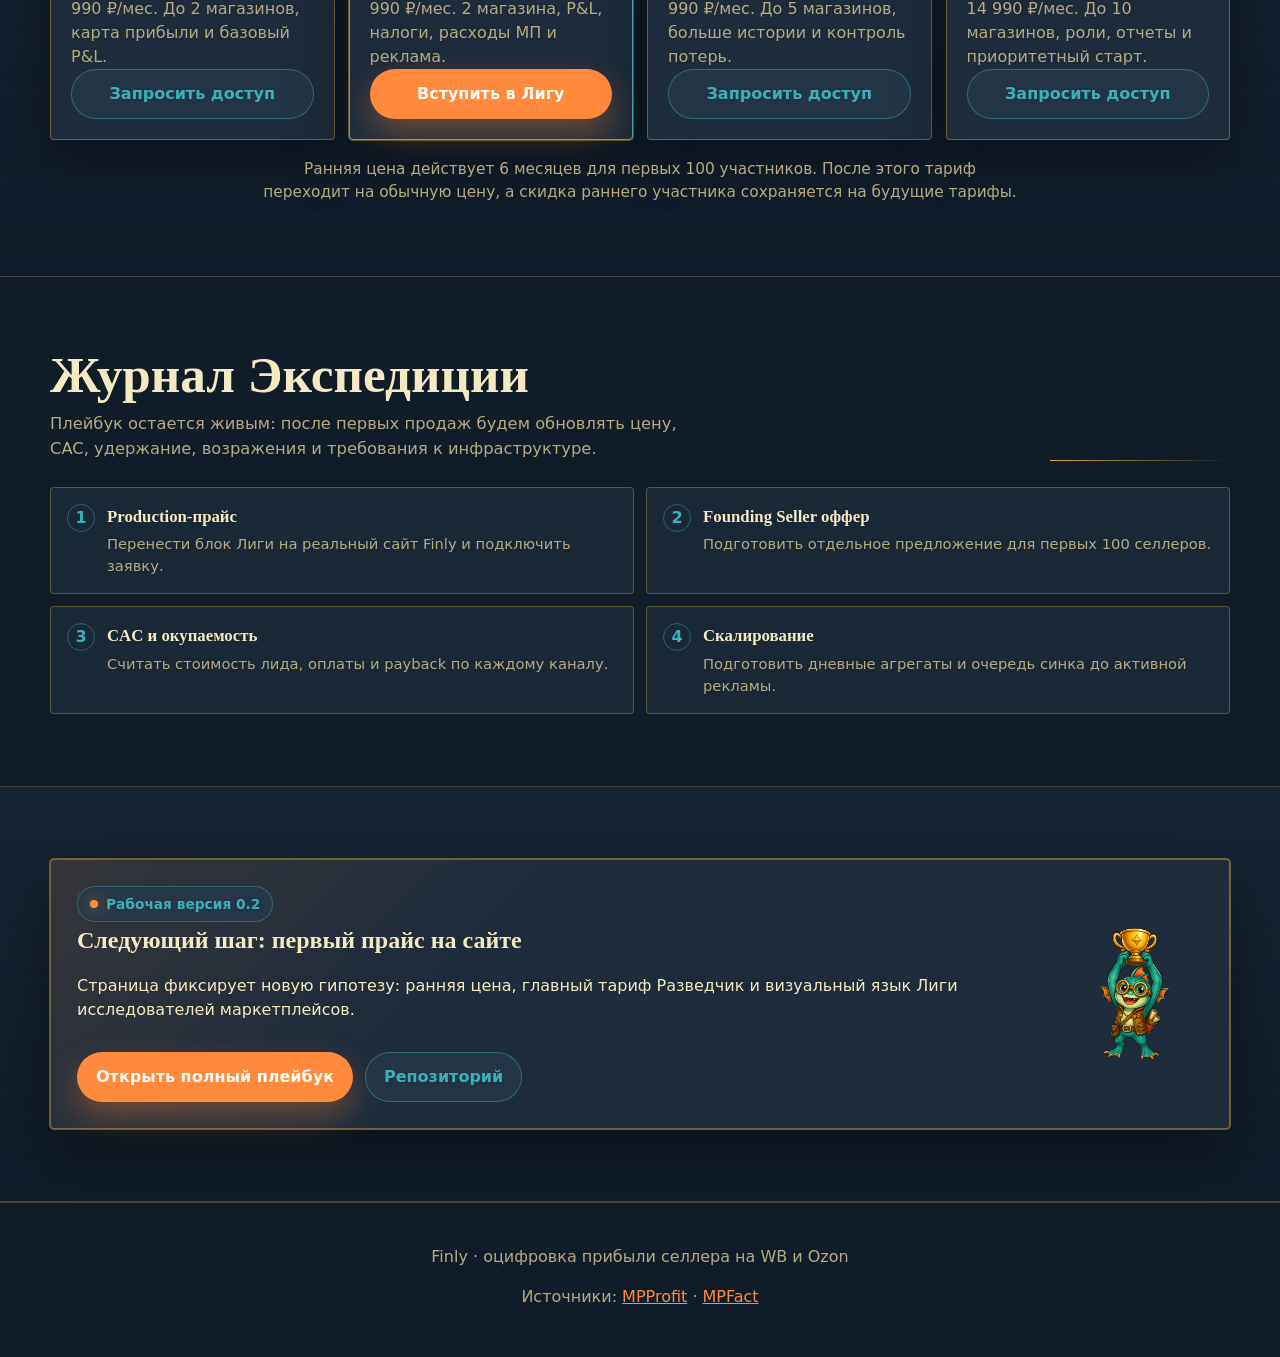
==== commit 79a7019e: "Add Convex self-hosting playbook" ====
--- a/index.html
+++ b/index.html
@@ -27,9 +27,10 @@
           </span>
         </a>
         <div class="nav-actions">
-          <a class="nav-link" href="./wb-china-fbo-playbook.html"
-            >WB FBO</a
+          <a class="nav-link" href="./convex-self-hosting-russia-playbook.html"
+            >Convex РФ</a
           >
+          <a class="nav-link" href="./wb-china-fbo-playbook.html">WB FBO</a>
           <a class="nav-link" href="./marketing-pricing-playbook.md"
             >Markdown</a
           >
@@ -52,8 +53,15 @@
           </p>
           <div class="hero__actions">
             <a class="button button--primary" href="#tariffs">Прайс Лиги</a>
-            <a class="button button--secondary" href="./wb-china-fbo-playbook.html"
+            <a
+              class="button button--secondary"
+              href="./wb-china-fbo-playbook.html"
               >WB FBO плейбук</a
+            >
+            <a
+              class="button button--secondary"
+              href="./convex-self-hosting-russia-playbook.html"
+              >Convex РФ</a
             >
             <a class="button button--secondary" href="#competitors"
               >Сравнить конкурентов</a
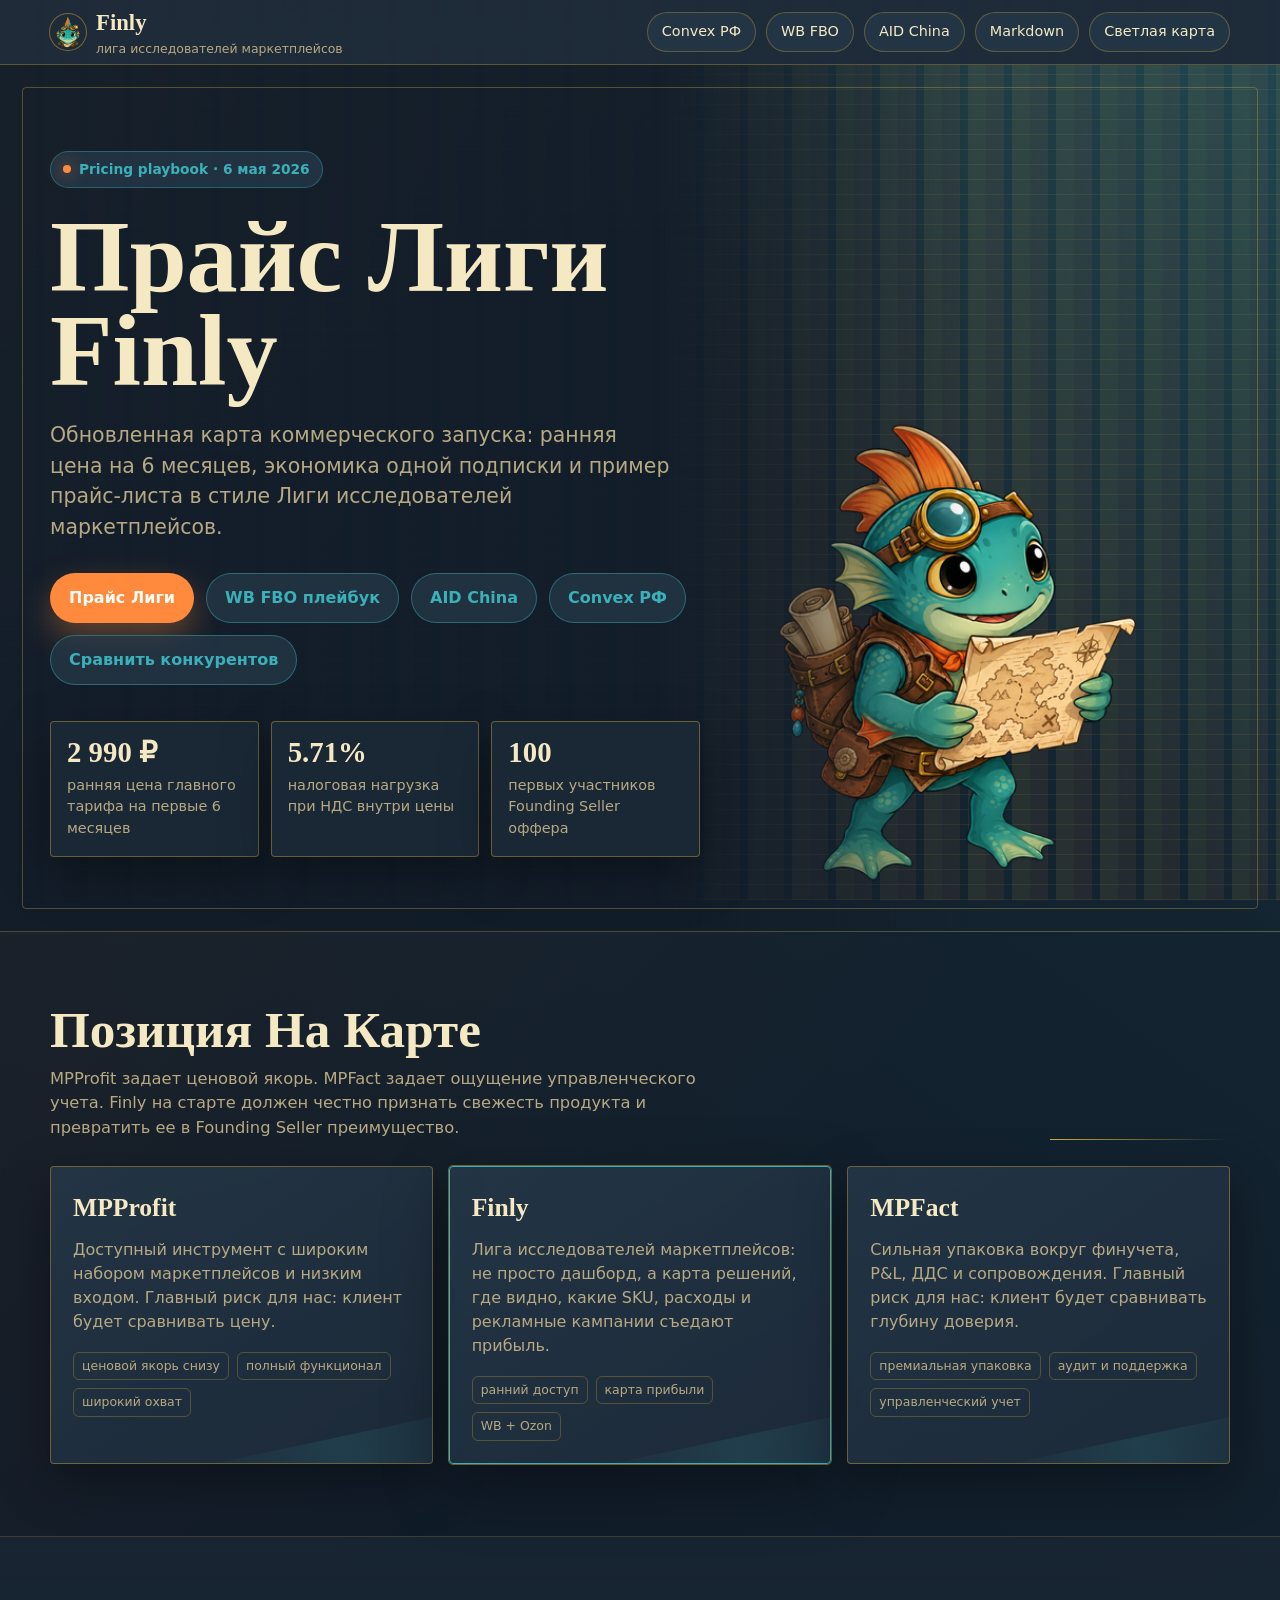
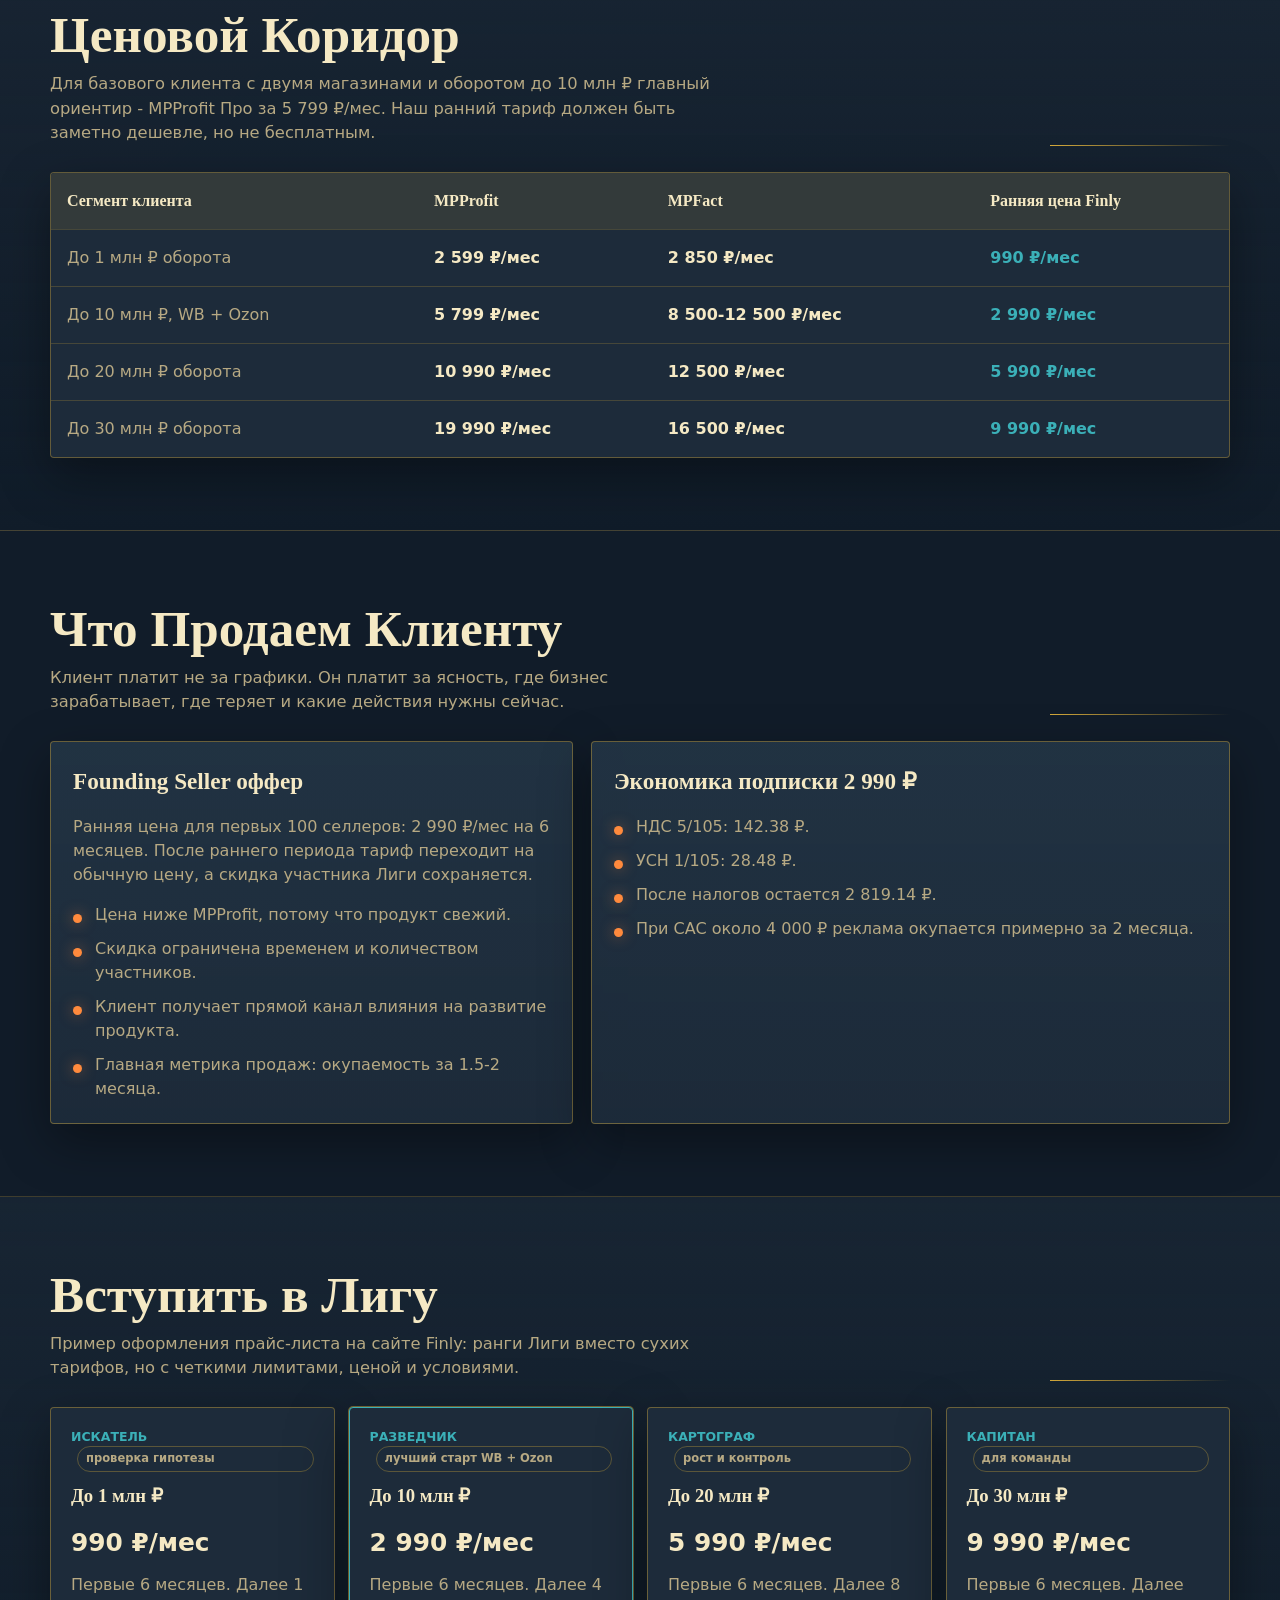
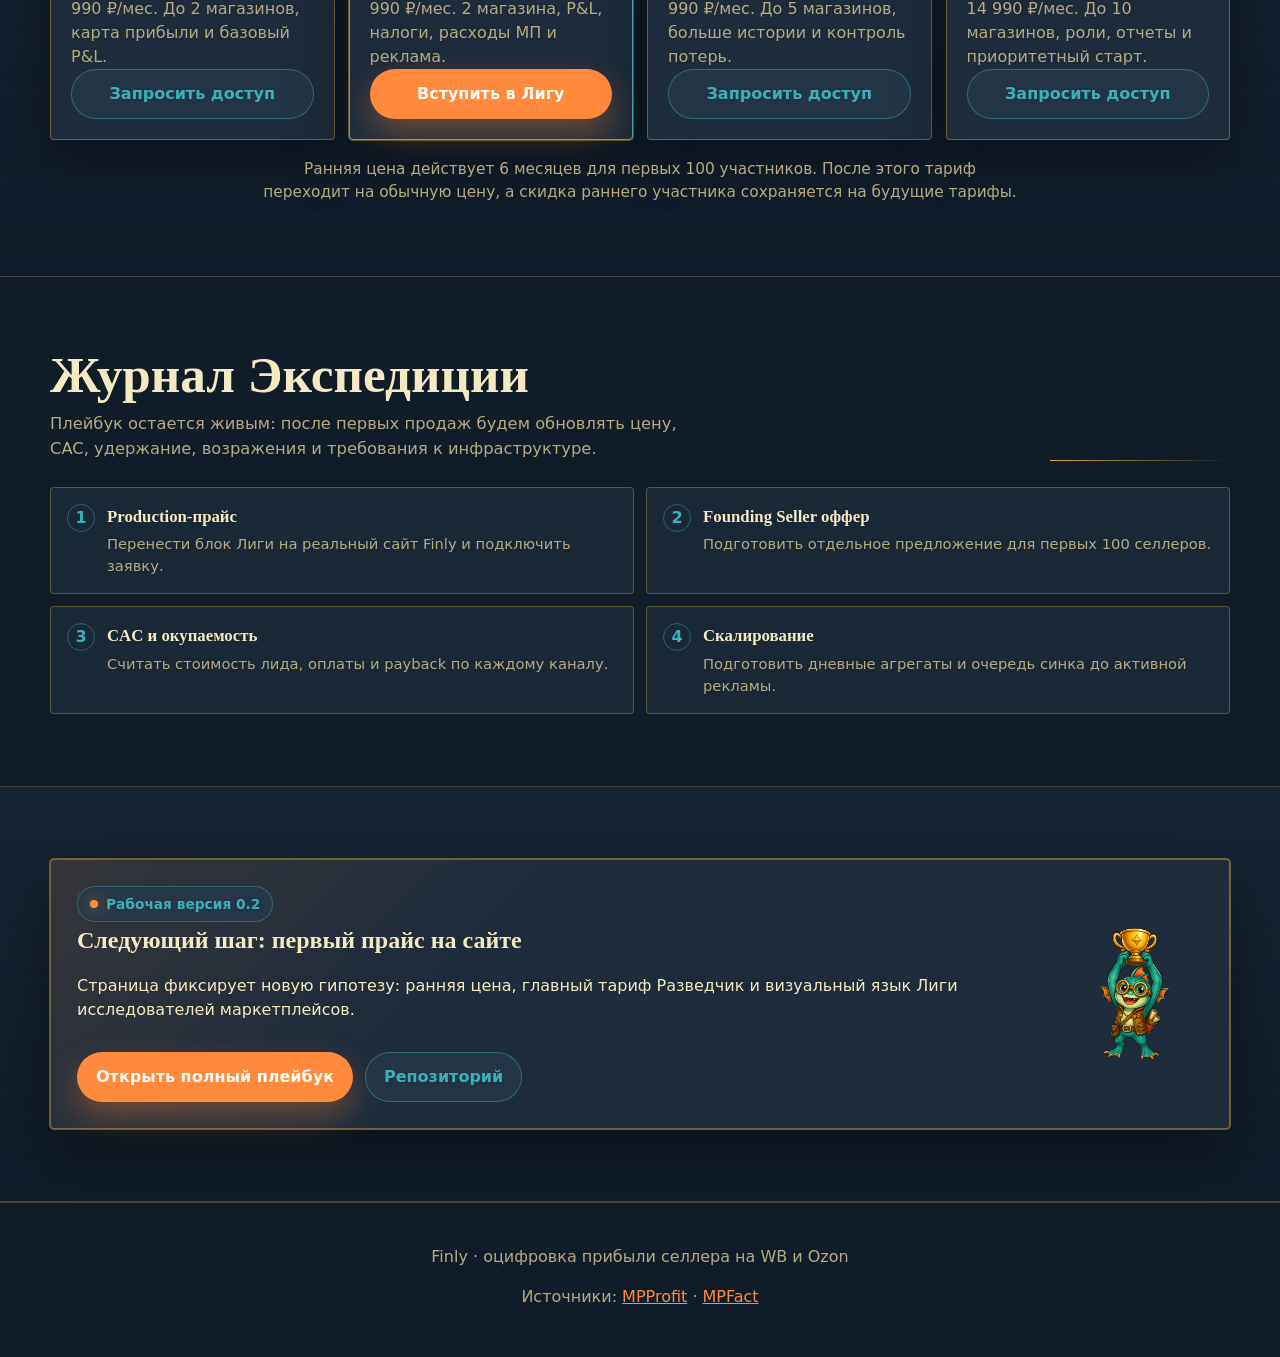
==== commit 254b5cad: "Add AID China supplier playbook" ====
--- a/index.html
+++ b/index.html
@@ -31,6 +31,9 @@
             >Convex РФ</a
           >
           <a class="nav-link" href="./wb-china-fbo-playbook.html">WB FBO</a>
+          <a class="nav-link" href="./aid-wb-china-supplier-playbook.html"
+            >AID China</a
+          >
           <a class="nav-link" href="./marketing-pricing-playbook.md"
             >Markdown</a
           >
@@ -57,6 +60,11 @@
               class="button button--secondary"
               href="./wb-china-fbo-playbook.html"
               >WB FBO плейбук</a
+            >
+            <a
+              class="button button--secondary"
+              href="./aid-wb-china-supplier-playbook.html"
+              >AID China</a
             >
             <a
               class="button button--secondary"
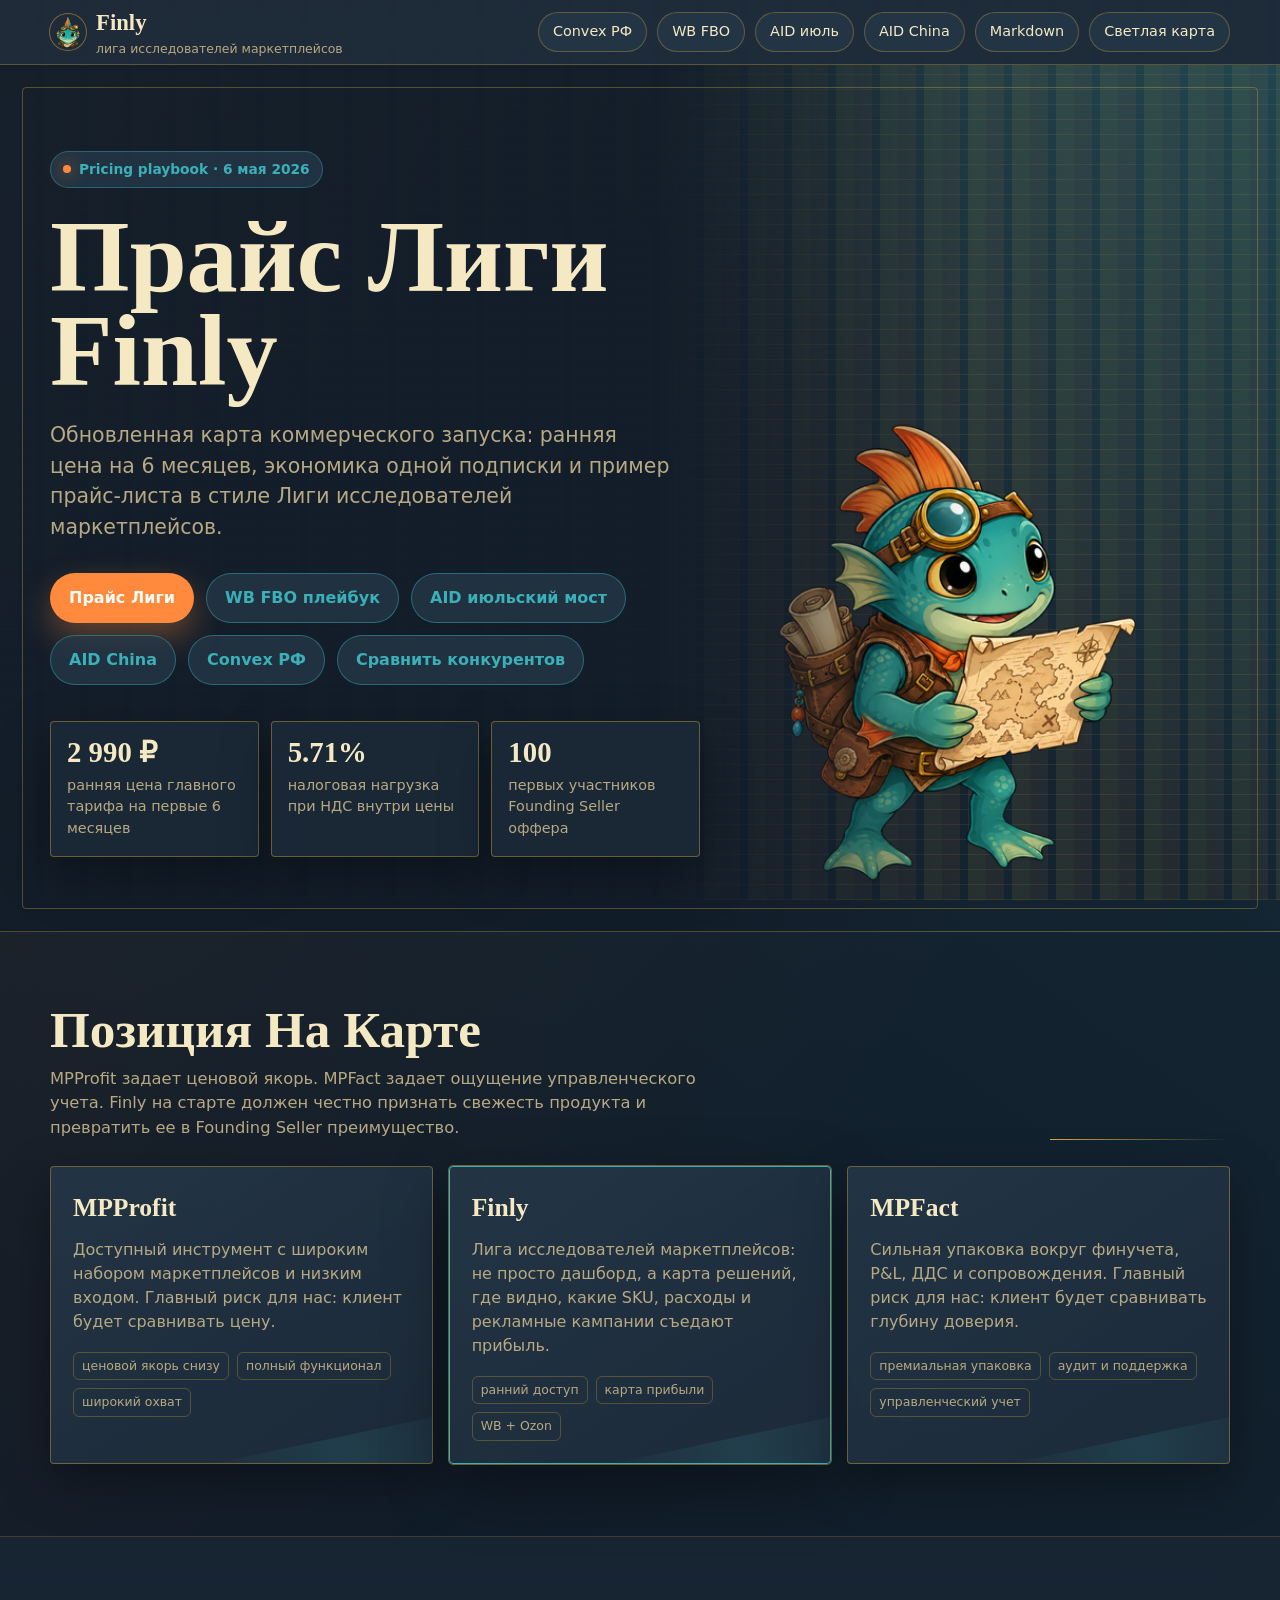
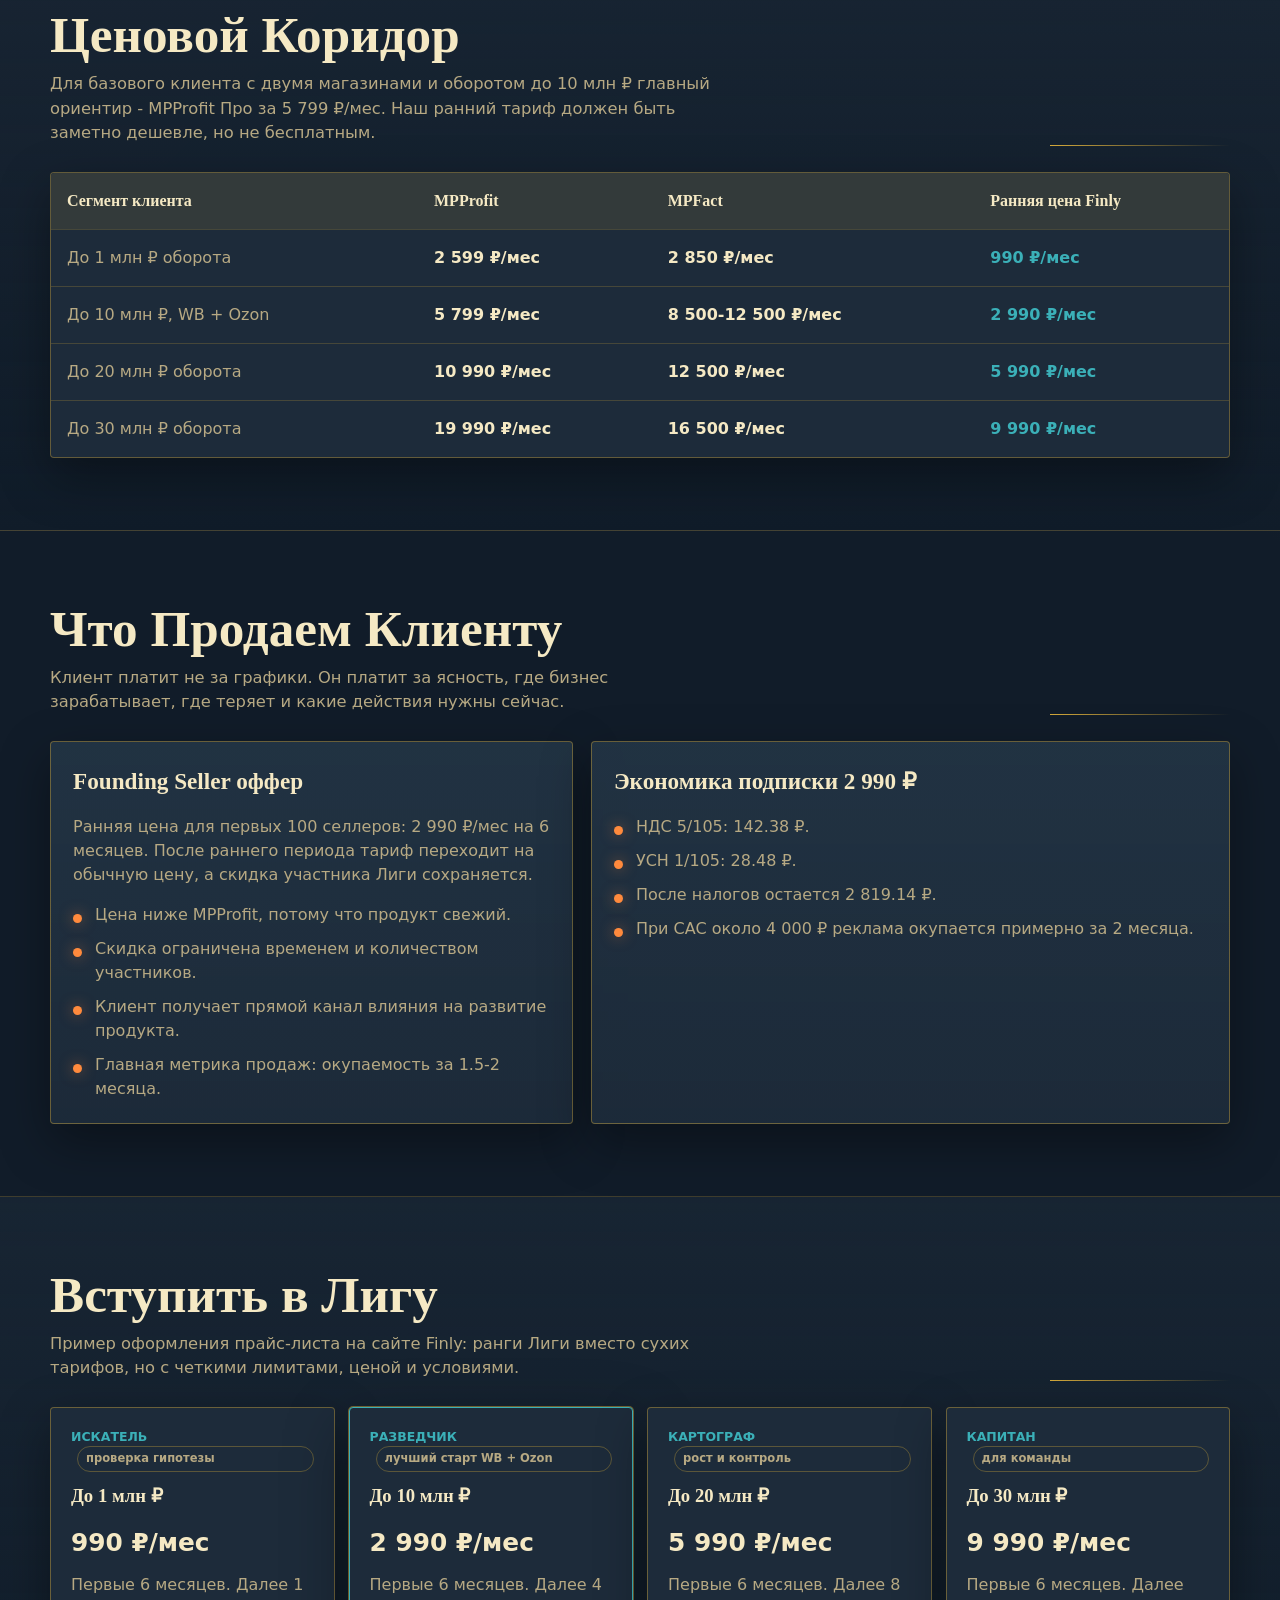
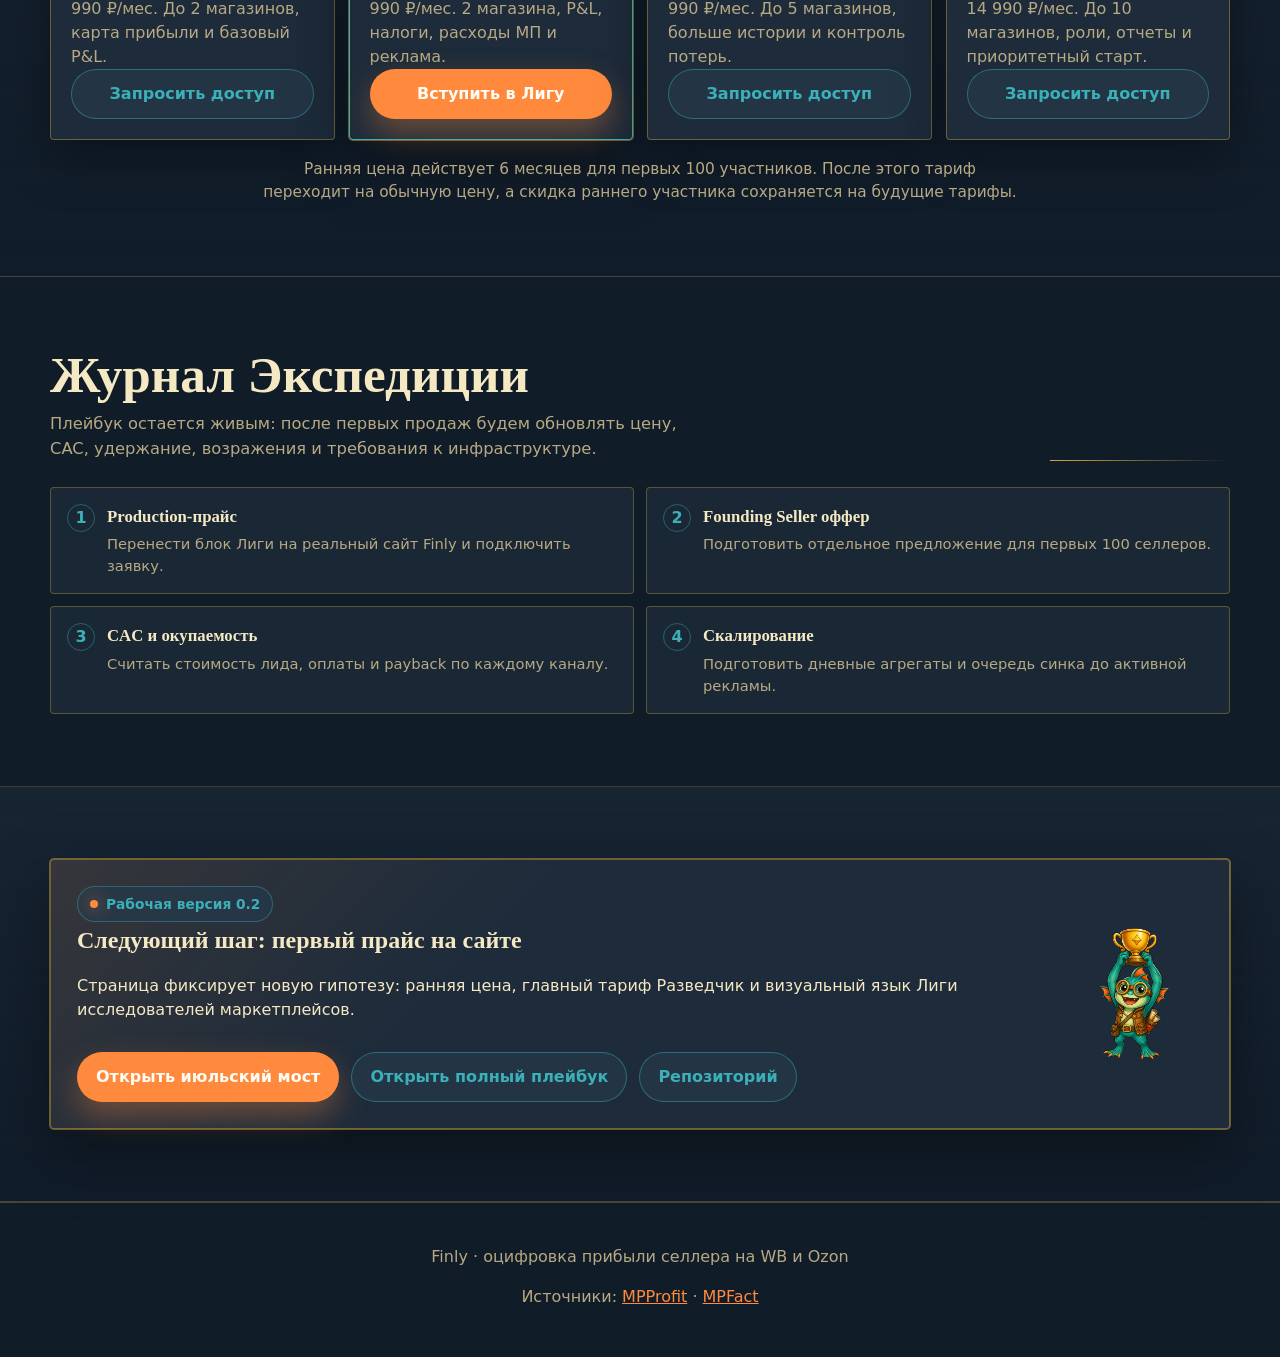
==== commit 67b29845: "Add AID WB July bridge playbook" ====
--- a/index.html
+++ b/index.html
@@ -31,6 +31,9 @@
             >Convex РФ</a
           >
           <a class="nav-link" href="./wb-china-fbo-playbook.html">WB FBO</a>
+          <a class="nav-link" href="./aid-wb-july-bridge-playbook.html"
+            >AID июль</a
+          >
           <a class="nav-link" href="./aid-wb-china-supplier-playbook.html"
             >AID China</a
           >
@@ -60,6 +63,11 @@
               class="button button--secondary"
               href="./wb-china-fbo-playbook.html"
               >WB FBO плейбук</a
+            >
+            <a
+              class="button button--secondary"
+              href="./aid-wb-july-bridge-playbook.html"
+              >AID июльский мост</a
             >
             <a
               class="button button--secondary"
@@ -401,6 +409,12 @@
               <div class="hero__actions">
                 <a
                   class="button button--primary"
+                  href="./aid-wb-july-bridge-playbook.html"
+                >
+                  Открыть июльский мост
+                </a>
+                <a
+                  class="button button--secondary"
                   href="./marketing-pricing-playbook.md"
                 >
                   Открыть полный плейбук
